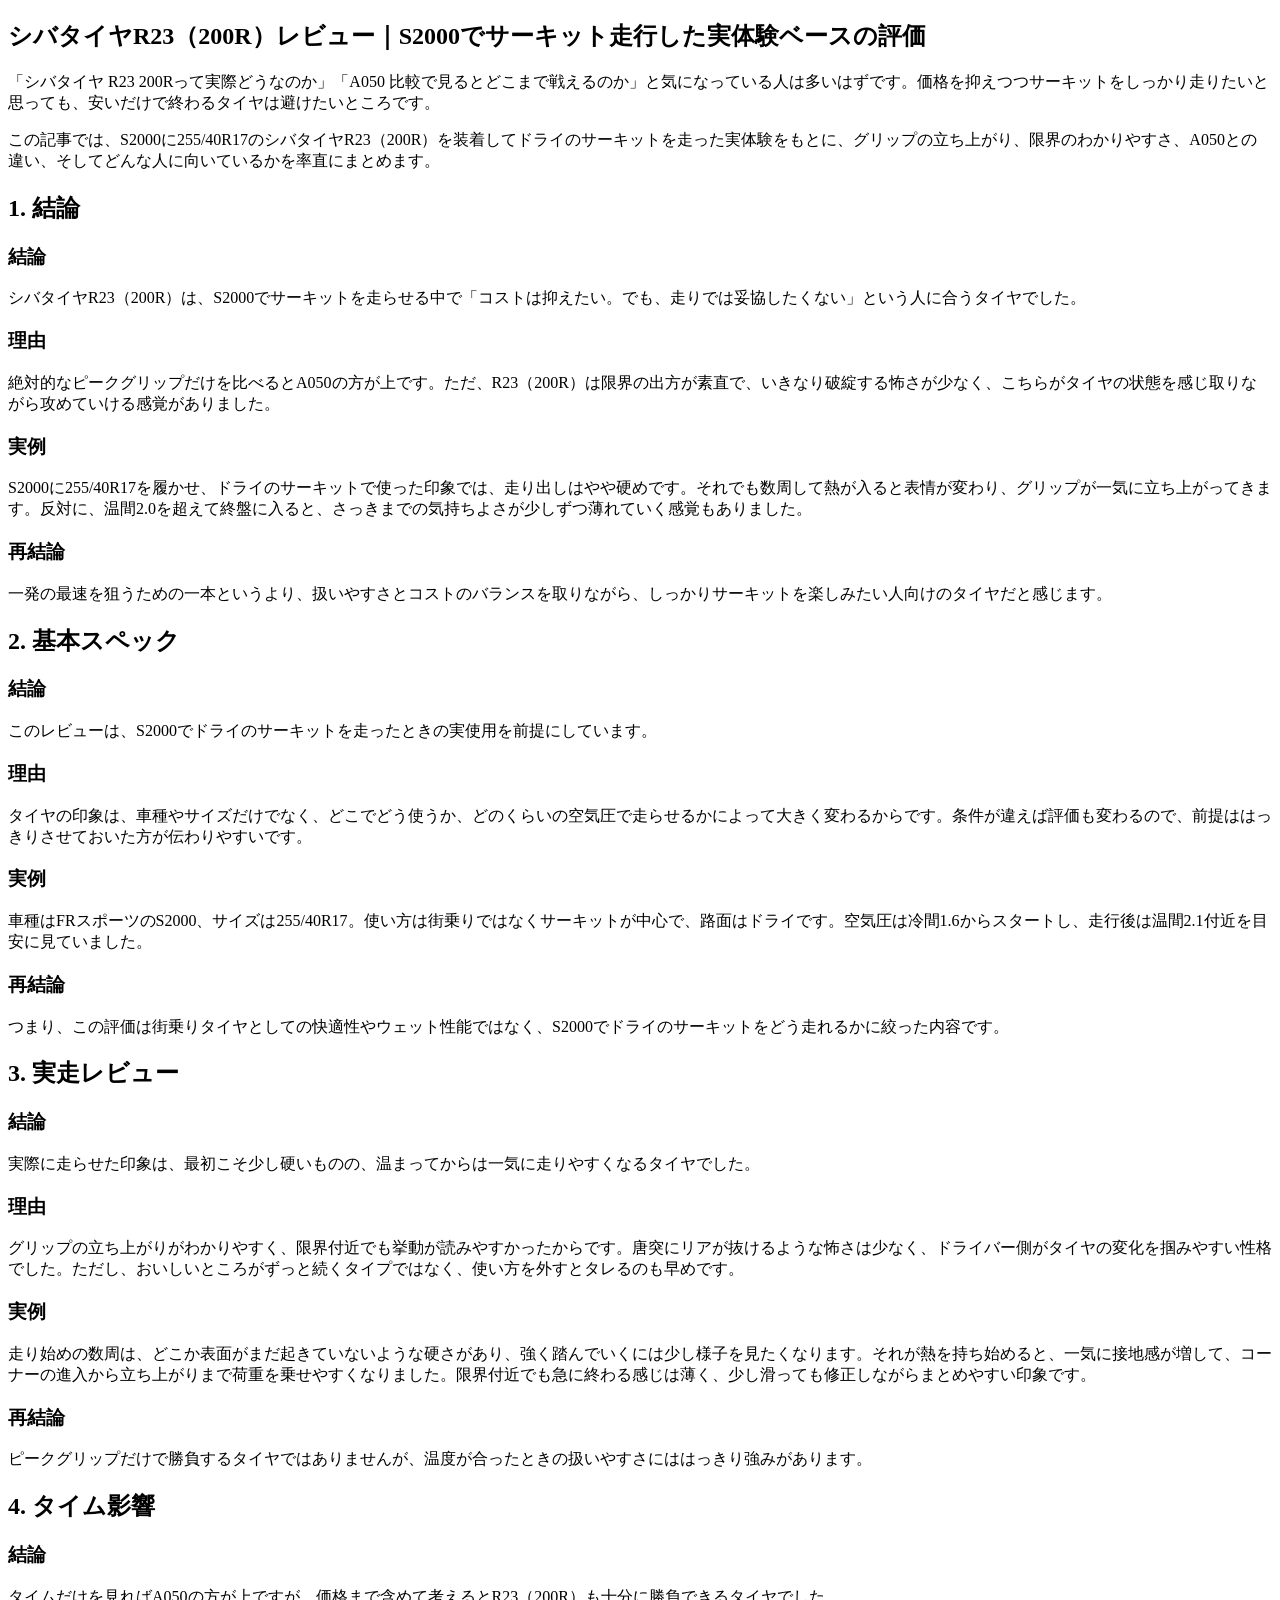
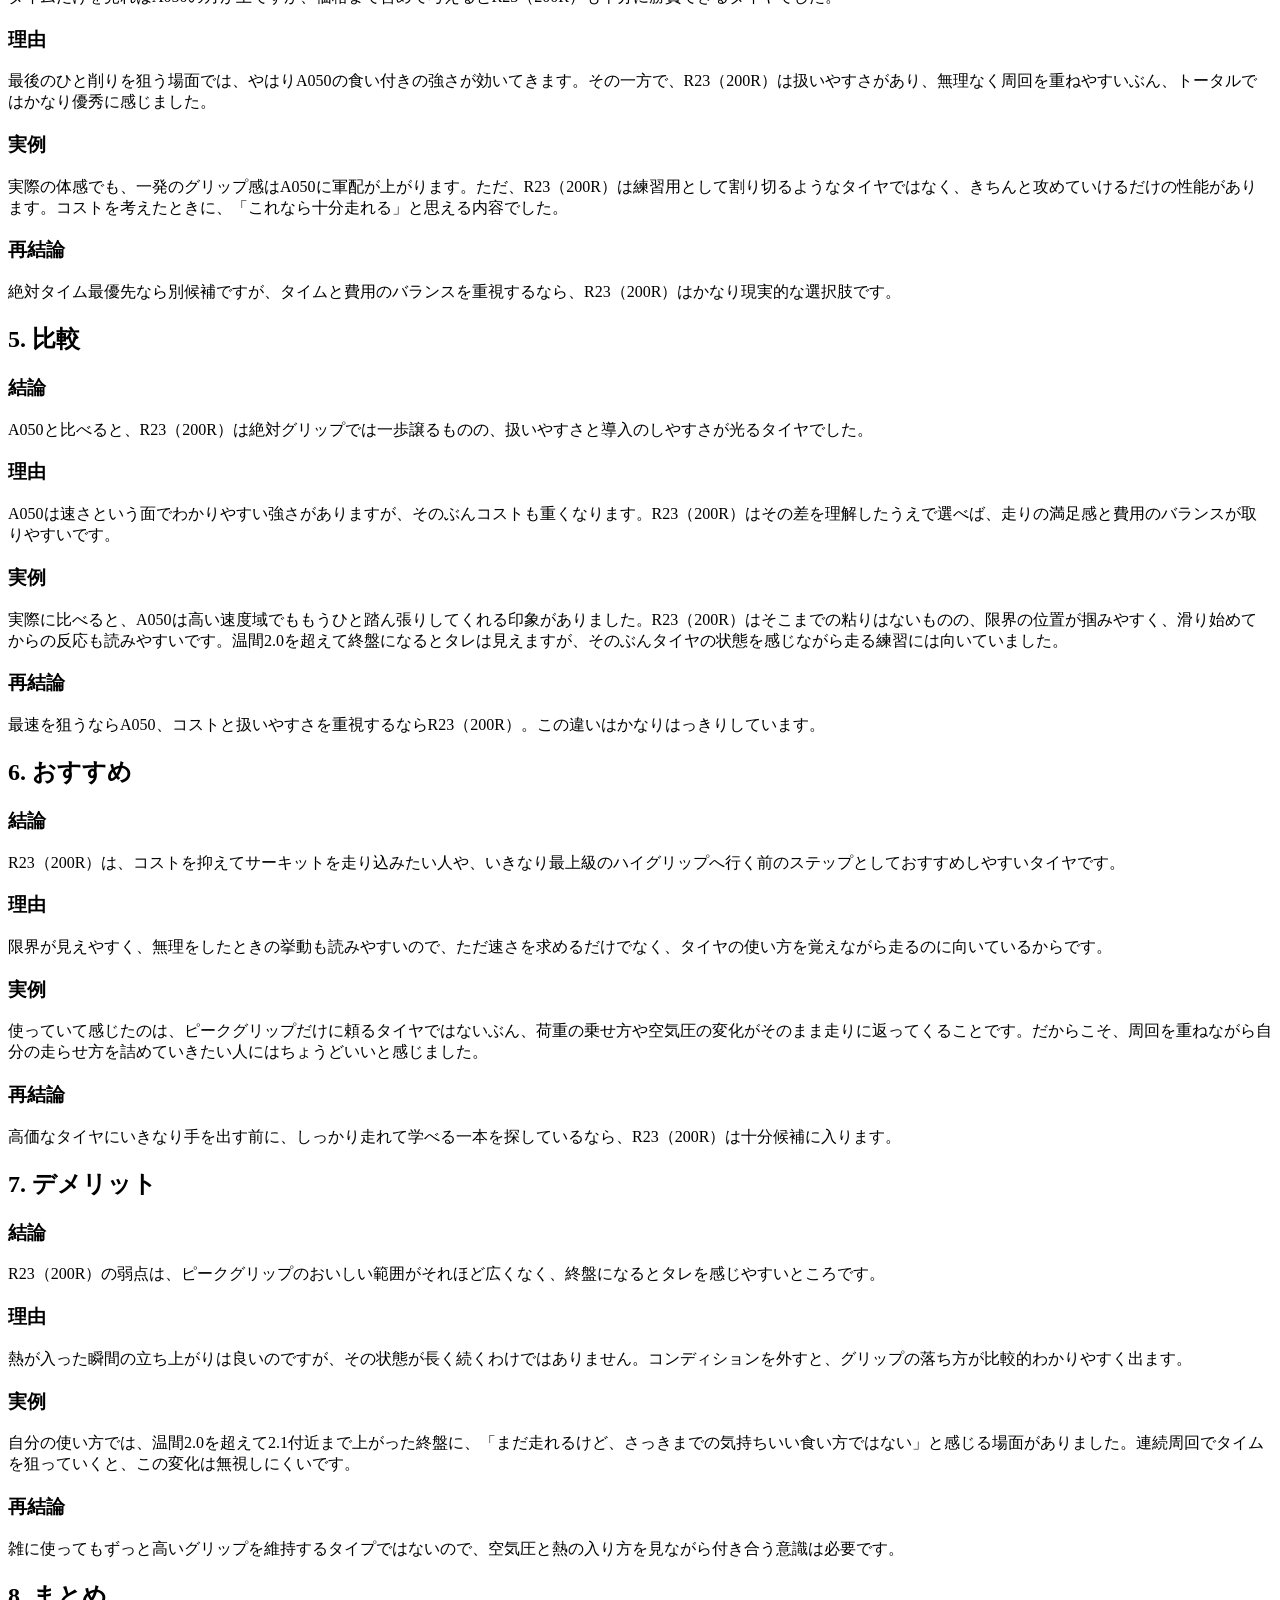
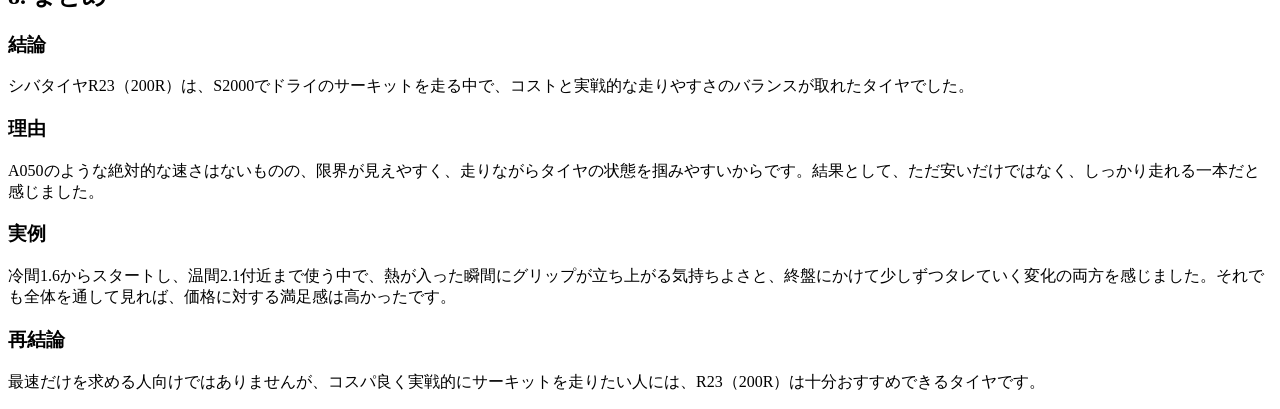
==== shibatire-r23-200r.html @ 58a3e514 "Create shibatire-r23-200r.html" ====
<!DOCTYPE html>
<html lang="ja">
<head>
  <meta charset="UTF-8">
  <meta name="viewport" content="width=device-width, initial-scale=1.0">
  <title>シバタイヤR23（200R）レビュー｜S2000でサーキット走行した実体験ベースの評価</title>
  <meta name="description" content="S2000でシバタイヤR23（200R）255/40R17をサーキット走行した実体験レビュー。グリップ、扱いやすさ、A050との比較、コスパ、向いている人をHTML形式でまとめています。">
</head>
<body>
  <article>
    <h1>シバタイヤR23（200R）レビュー｜S2000でサーキット走行した実体験ベースの評価</h1>
    <p>「シバタイヤ R23 200Rって実際どうなのか」「A050 比較で見るとどこまで戦えるのか」と気になっている人は多いはずです。価格を抑えつつサーキットをしっかり走りたいと思っても、安いだけで終わるタイヤは避けたいところです。</p>
    <p>この記事では、S2000に255/40R17のシバタイヤR23（200R）を装着してドライのサーキットを走った実体験をもとに、グリップの立ち上がり、限界のわかりやすさ、A050との違い、そしてどんな人に向いているかを率直にまとめます。</p>

    <h2>1. 結論</h2>
    <h3>結論</h3>
    <p>シバタイヤR23（200R）は、S2000でサーキットを走らせる中で「コストは抑えたい。でも、走りでは妥協したくない」という人に合うタイヤでした。</p>
    <h3>理由</h3>
    <p>絶対的なピークグリップだけを比べるとA050の方が上です。ただ、R23（200R）は限界の出方が素直で、いきなり破綻する怖さが少なく、こちらがタイヤの状態を感じ取りながら攻めていける感覚がありました。</p>
    <h3>実例</h3>
    <p>S2000に255/40R17を履かせ、ドライのサーキットで使った印象では、走り出しはやや硬めです。それでも数周して熱が入ると表情が変わり、グリップが一気に立ち上がってきます。反対に、温間2.0を超えて終盤に入ると、さっきまでの気持ちよさが少しずつ薄れていく感覚もありました。</p>
    <h3>再結論</h3>
    <p>一発の最速を狙うための一本というより、扱いやすさとコストのバランスを取りながら、しっかりサーキットを楽しみたい人向けのタイヤだと感じます。</p>

    <h2>2. 基本スペック</h2>
    <h3>結論</h3>
    <p>このレビューは、S2000でドライのサーキットを走ったときの実使用を前提にしています。</p>
    <h3>理由</h3>
    <p>タイヤの印象は、車種やサイズだけでなく、どこでどう使うか、どのくらいの空気圧で走らせるかによって大きく変わるからです。条件が違えば評価も変わるので、前提ははっきりさせておいた方が伝わりやすいです。</p>
    <h3>実例</h3>
    <p>車種はFRスポーツのS2000、サイズは255/40R17。使い方は街乗りではなくサーキットが中心で、路面はドライです。空気圧は冷間1.6からスタートし、走行後は温間2.1付近を目安に見ていました。</p>
    <h3>再結論</h3>
    <p>つまり、この評価は街乗りタイヤとしての快適性やウェット性能ではなく、S2000でドライのサーキットをどう走れるかに絞った内容です。</p>

    <h2>3. 実走レビュー</h2>
    <h3>結論</h3>
    <p>実際に走らせた印象は、最初こそ少し硬いものの、温まってからは一気に走りやすくなるタイヤでした。</p>
    <h3>理由</h3>
    <p>グリップの立ち上がりがわかりやすく、限界付近でも挙動が読みやすかったからです。唐突にリアが抜けるような怖さは少なく、ドライバー側がタイヤの変化を掴みやすい性格でした。ただし、おいしいところがずっと続くタイプではなく、使い方を外すとタレるのも早めです。</p>
    <h3>実例</h3>
    <p>走り始めの数周は、どこか表面がまだ起きていないような硬さがあり、強く踏んでいくには少し様子を見たくなります。それが熱を持ち始めると、一気に接地感が増して、コーナーの進入から立ち上がりまで荷重を乗せやすくなりました。限界付近でも急に終わる感じは薄く、少し滑っても修正しながらまとめやすい印象です。</p>
    <h3>再結論</h3>
    <p>ピークグリップだけで勝負するタイヤではありませんが、温度が合ったときの扱いやすさにははっきり強みがあります。</p>

    <h2>4. タイム影響</h2>
    <h3>結論</h3>
    <p>タイムだけを見ればA050の方が上ですが、価格まで含めて考えるとR23（200R）も十分に勝負できるタイヤでした。</p>
    <h3>理由</h3>
    <p>最後のひと削りを狙う場面では、やはりA050の食い付きの強さが効いてきます。その一方で、R23（200R）は扱いやすさがあり、無理なく周回を重ねやすいぶん、トータルではかなり優秀に感じました。</p>
    <h3>実例</h3>
    <p>実際の体感でも、一発のグリップ感はA050に軍配が上がります。ただ、R23（200R）は練習用として割り切るようなタイヤではなく、きちんと攻めていけるだけの性能があります。コストを考えたときに、「これなら十分走れる」と思える内容でした。</p>
    <h3>再結論</h3>
    <p>絶対タイム最優先なら別候補ですが、タイムと費用のバランスを重視するなら、R23（200R）はかなり現実的な選択肢です。</p>

    <h2>5. 比較</h2>
    <h3>結論</h3>
    <p>A050と比べると、R23（200R）は絶対グリップでは一歩譲るものの、扱いやすさと導入のしやすさが光るタイヤでした。</p>
    <h3>理由</h3>
    <p>A050は速さという面でわかりやすい強さがありますが、そのぶんコストも重くなります。R23（200R）はその差を理解したうえで選べば、走りの満足感と費用のバランスが取りやすいです。</p>
    <h3>実例</h3>
    <p>実際に比べると、A050は高い速度域でももうひと踏ん張りしてくれる印象がありました。R23（200R）はそこまでの粘りはないものの、限界の位置が掴みやすく、滑り始めてからの反応も読みやすいです。温間2.0を超えて終盤になるとタレは見えますが、そのぶんタイヤの状態を感じながら走る練習には向いていました。</p>
    <h3>再結論</h3>
    <p>最速を狙うならA050、コストと扱いやすさを重視するならR23（200R）。この違いはかなりはっきりしています。</p>

    <h2>6. おすすめ</h2>
    <h3>結論</h3>
    <p>R23（200R）は、コストを抑えてサーキットを走り込みたい人や、いきなり最上級のハイグリップへ行く前のステップとしておすすめしやすいタイヤです。</p>
    <h3>理由</h3>
    <p>限界が見えやすく、無理をしたときの挙動も読みやすいので、ただ速さを求めるだけでなく、タイヤの使い方を覚えながら走るのに向いているからです。</p>
    <h3>実例</h3>
    <p>使っていて感じたのは、ピークグリップだけに頼るタイヤではないぶん、荷重の乗せ方や空気圧の変化がそのまま走りに返ってくることです。だからこそ、周回を重ねながら自分の走らせ方を詰めていきたい人にはちょうどいいと感じました。</p>
    <h3>再結論</h3>
    <p>高価なタイヤにいきなり手を出す前に、しっかり走れて学べる一本を探しているなら、R23（200R）は十分候補に入ります。</p>

    <h2>7. デメリット</h2>
    <h3>結論</h3>
    <p>R23（200R）の弱点は、ピークグリップのおいしい範囲がそれほど広くなく、終盤になるとタレを感じやすいところです。</p>
    <h3>理由</h3>
    <p>熱が入った瞬間の立ち上がりは良いのですが、その状態が長く続くわけではありません。コンディションを外すと、グリップの落ち方が比較的わかりやすく出ます。</p>
    <h3>実例</h3>
    <p>自分の使い方では、温間2.0を超えて2.1付近まで上がった終盤に、「まだ走れるけど、さっきまでの気持ちいい食い方ではない」と感じる場面がありました。連続周回でタイムを狙っていくと、この変化は無視しにくいです。</p>
    <h3>再結論</h3>
    <p>雑に使ってもずっと高いグリップを維持するタイプではないので、空気圧と熱の入り方を見ながら付き合う意識は必要です。</p>

    <h2>8. まとめ</h2>
    <h3>結論</h3>
    <p>シバタイヤR23（200R）は、S2000でドライのサーキットを走る中で、コストと実戦的な走りやすさのバランスが取れたタイヤでした。</p>
    <h3>理由</h3>
    <p>A050のような絶対的な速さはないものの、限界が見えやすく、走りながらタイヤの状態を掴みやすいからです。結果として、ただ安いだけではなく、しっかり走れる一本だと感じました。</p>
    <h3>実例</h3>
    <p>冷間1.6からスタートし、温間2.1付近まで使う中で、熱が入った瞬間にグリップが立ち上がる気持ちよさと、終盤にかけて少しずつタレていく変化の両方を感じました。それでも全体を通して見れば、価格に対する満足感は高かったです。</p>
    <h3>再結論</h3>
    <p>最速だけを求める人向けではありませんが、コスパ良く実戦的にサーキットを走りたい人には、R23（200R）は十分おすすめできるタイヤです。</p>
  </article>
</body>
</html>
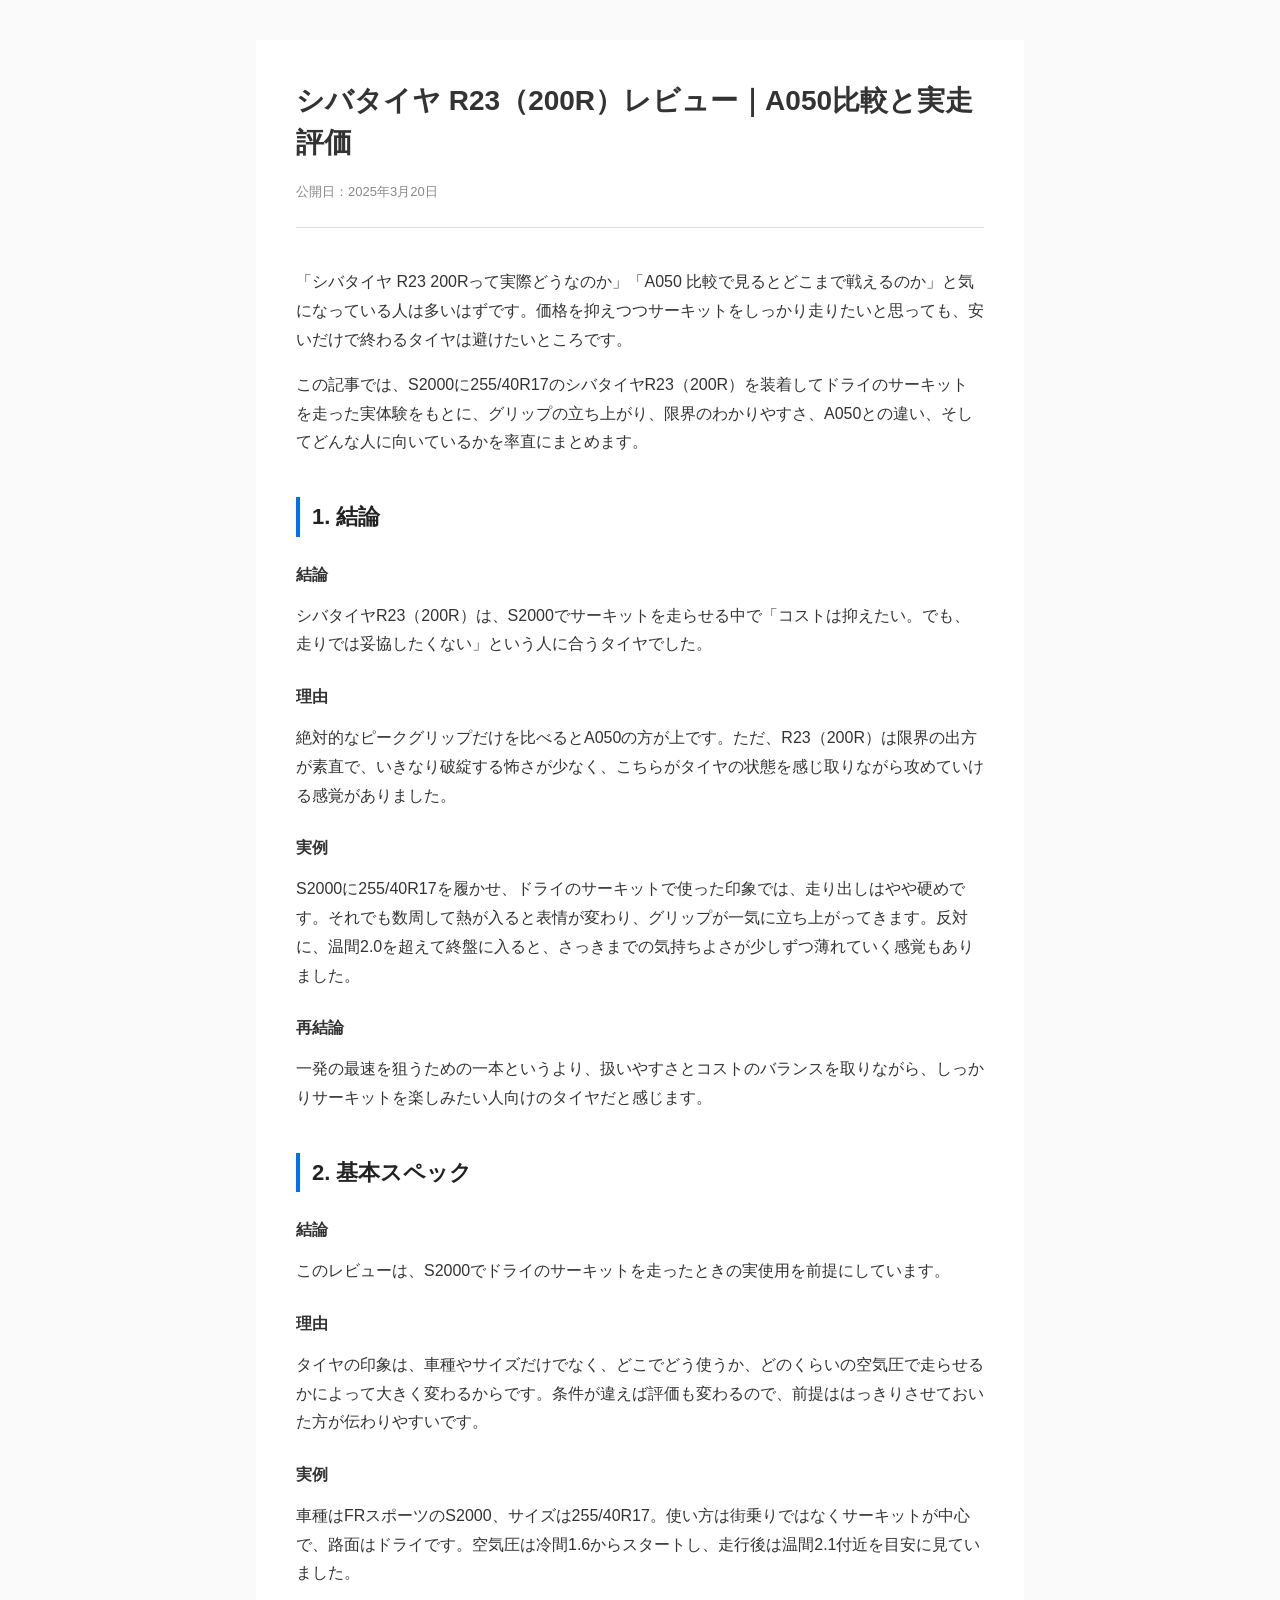
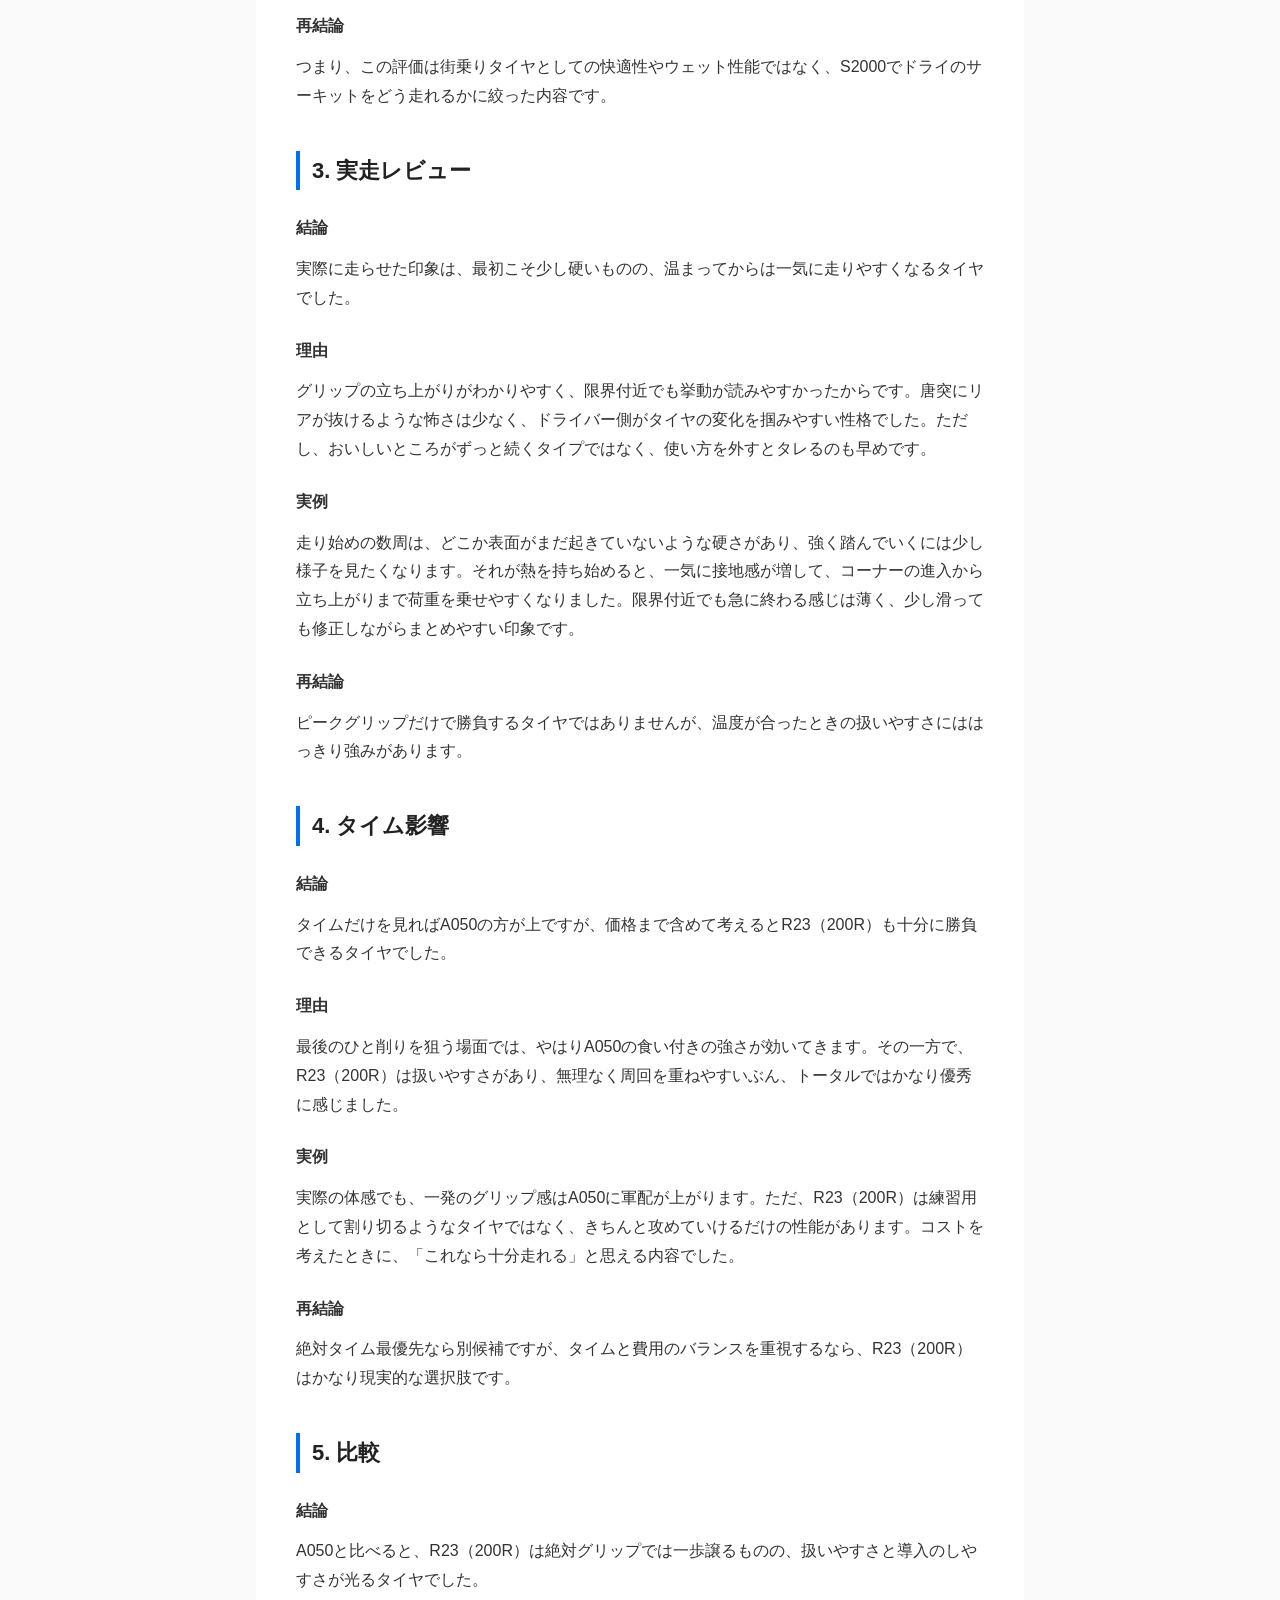
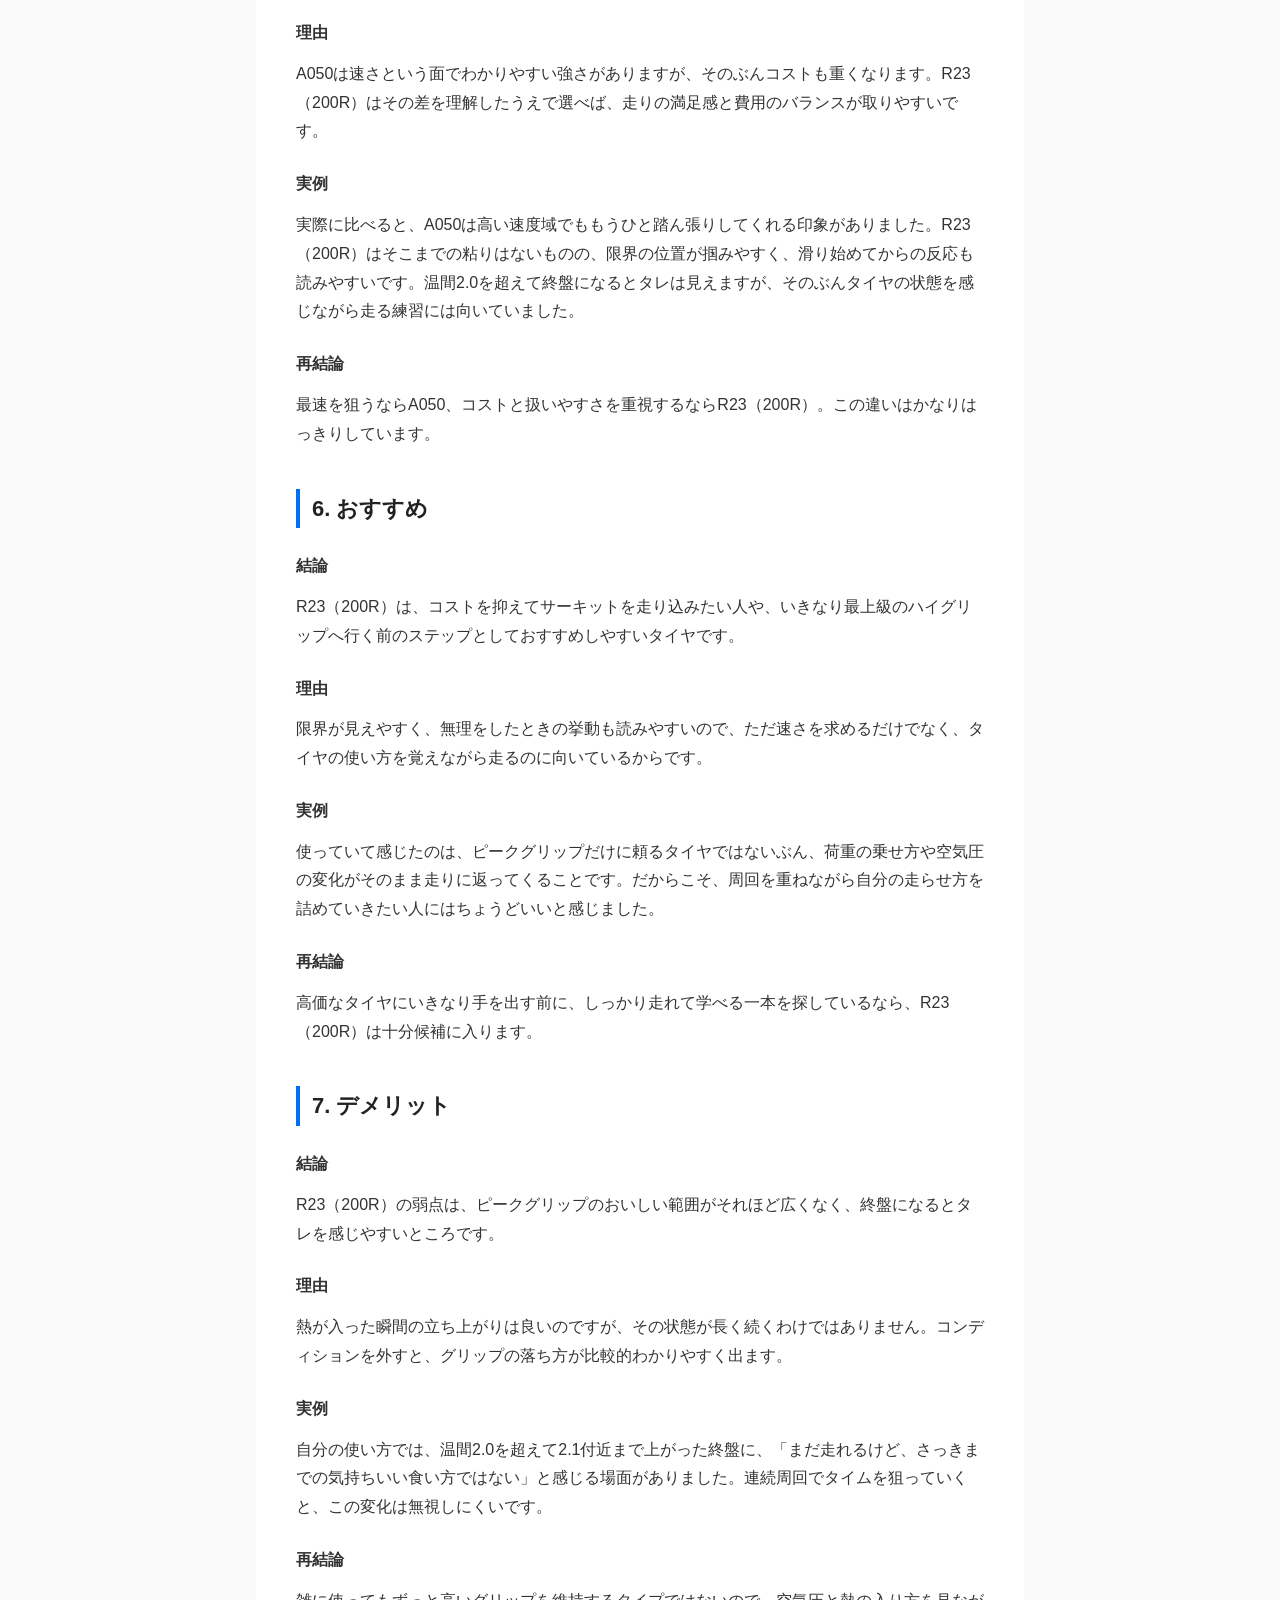
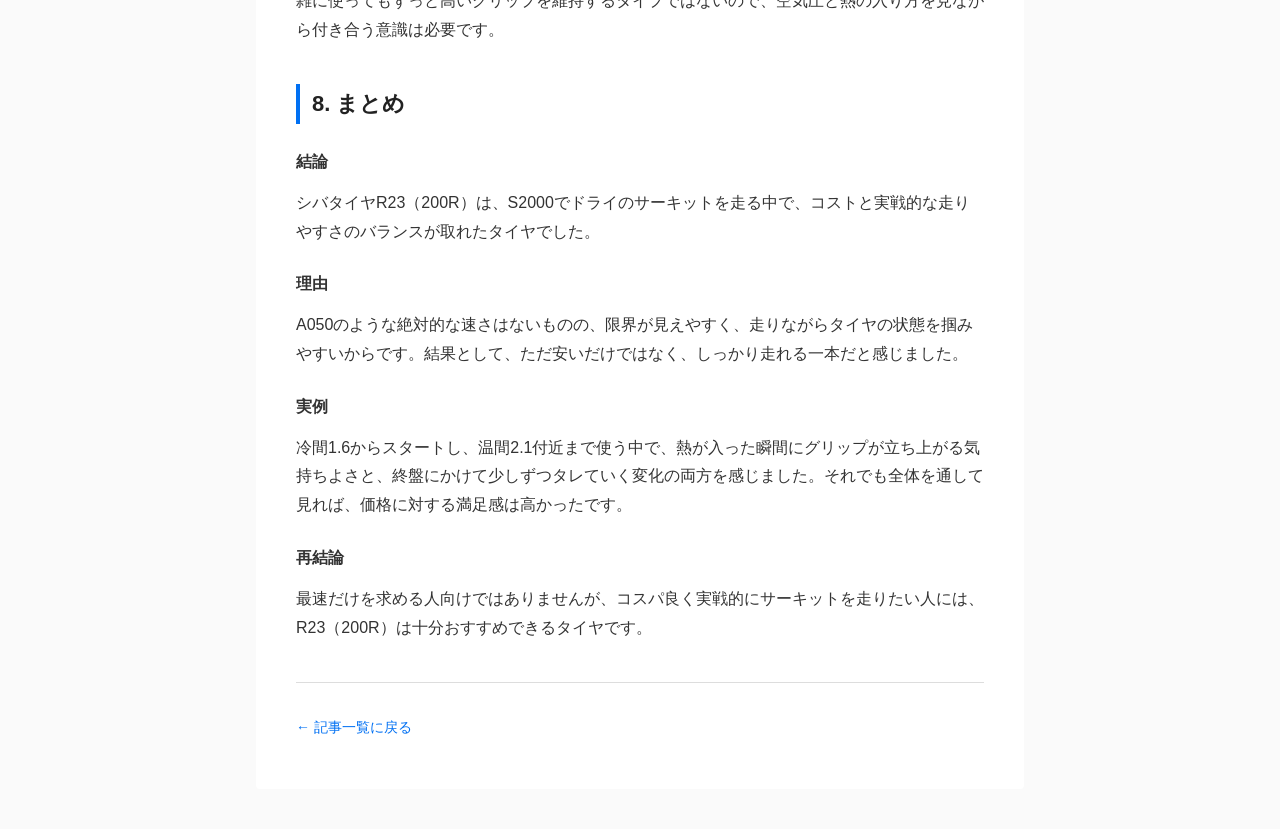
==== commit 20309e44: "update design" ====
--- a/shibatire-r23-200r.html
+++ b/shibatire-r23-200r.html
@@ -4,93 +4,107 @@
   <meta charset="UTF-8">
   <meta name="viewport" content="width=device-width, initial-scale=1.0">
   <title>シバタイヤR23（200R）レビュー｜S2000でサーキット走行した実体験ベースの評価</title>
-  <meta name="description" content="S2000でシバタイヤR23（200R）255/40R17をサーキット走行した実体験レビュー。グリップ、扱いやすさ、A050との比較、コスパ、向いている人をHTML形式でまとめています。">
+  <meta name="description" content="S2000でシバタイヤR23（200R）255/40R17をサーキット走行した実体験レビュー。グリップ、扱いやすさ、A050との比較、コスパ、向いている人をまとめています。">
+  <link rel="stylesheet" href="styles.css">
 </head>
 <body>
+
+<div class="container">
   <article>
-    <h1>シバタイヤR23（200R）レビュー｜S2000でサーキット走行した実体験ベースの評価</h1>
-    <p>「シバタイヤ R23 200Rって実際どうなのか」「A050 比較で見るとどこまで戦えるのか」と気になっている人は多いはずです。価格を抑えつつサーキットをしっかり走りたいと思っても、安いだけで終わるタイヤは避けたいところです。</p>
-    <p>この記事では、S2000に255/40R17のシバタイヤR23（200R）を装着してドライのサーキットを走った実体験をもとに、グリップの立ち上がり、限界のわかりやすさ、A050との違い、そしてどんな人に向いているかを率直にまとめます。</p>
+    <div class="article-header">
+      <h1 class="article-title">シバタイヤ R23（200R）レビュー｜A050比較と実走評価</h1>
+      <div class="article-meta-info">公開日：2025年3月20日</div>
+    </div>
+    <div class="article-content">
+      <p>「シバタイヤ R23 200Rって実際どうなのか」「A050 比較で見るとどこまで戦えるのか」と気になっている人は多いはずです。価格を抑えつつサーキットをしっかり走りたいと思っても、安いだけで終わるタイヤは避けたいところです。</p>
+      <p>この記事では、S2000に255/40R17のシバタイヤR23（200R）を装着してドライのサーキットを走った実体験をもとに、グリップの立ち上がり、限界のわかりやすさ、A050との違い、そしてどんな人に向いているかを率直にまとめます。</p>
 
-    <h2>1. 結論</h2>
-    <h3>結論</h3>
-    <p>シバタイヤR23（200R）は、S2000でサーキットを走らせる中で「コストは抑えたい。でも、走りでは妥協したくない」という人に合うタイヤでした。</p>
-    <h3>理由</h3>
-    <p>絶対的なピークグリップだけを比べるとA050の方が上です。ただ、R23（200R）は限界の出方が素直で、いきなり破綻する怖さが少なく、こちらがタイヤの状態を感じ取りながら攻めていける感覚がありました。</p>
-    <h3>実例</h3>
-    <p>S2000に255/40R17を履かせ、ドライのサーキットで使った印象では、走り出しはやや硬めです。それでも数周して熱が入ると表情が変わり、グリップが一気に立ち上がってきます。反対に、温間2.0を超えて終盤に入ると、さっきまでの気持ちよさが少しずつ薄れていく感覚もありました。</p>
-    <h3>再結論</h3>
-    <p>一発の最速を狙うための一本というより、扱いやすさとコストのバランスを取りながら、しっかりサーキットを楽しみたい人向けのタイヤだと感じます。</p>
+      <h2>1. 結論</h2>
+      <h3>結論</h3>
+      <p>シバタイヤR23（200R）は、S2000でサーキットを走らせる中で「コストは抑えたい。でも、走りでは妥協したくない」という人に合うタイヤでした。</p>
+      <h3>理由</h3>
+      <p>絶対的なピークグリップだけを比べるとA050の方が上です。ただ、R23（200R）は限界の出方が素直で、いきなり破綻する怖さが少なく、こちらがタイヤの状態を感じ取りながら攻めていける感覚がありました。</p>
+      <h3>実例</h3>
+      <p>S2000に255/40R17を履かせ、ドライのサーキットで使った印象では、走り出しはやや硬めです。それでも数周して熱が入ると表情が変わり、グリップが一気に立ち上がってきます。反対に、温間2.0を超えて終盤に入ると、さっきまでの気持ちよさが少しずつ薄れていく感覚もありました。</p>
+      <h3>再結論</h3>
+      <p>一発の最速を狙うための一本というより、扱いやすさとコストのバランスを取りながら、しっかりサーキットを楽しみたい人向けのタイヤだと感じます。</p>
 
-    <h2>2. 基本スペック</h2>
-    <h3>結論</h3>
-    <p>このレビューは、S2000でドライのサーキットを走ったときの実使用を前提にしています。</p>
-    <h3>理由</h3>
-    <p>タイヤの印象は、車種やサイズだけでなく、どこでどう使うか、どのくらいの空気圧で走らせるかによって大きく変わるからです。条件が違えば評価も変わるので、前提ははっきりさせておいた方が伝わりやすいです。</p>
-    <h3>実例</h3>
-    <p>車種はFRスポーツのS2000、サイズは255/40R17。使い方は街乗りではなくサーキットが中心で、路面はドライです。空気圧は冷間1.6からスタートし、走行後は温間2.1付近を目安に見ていました。</p>
-    <h3>再結論</h3>
-    <p>つまり、この評価は街乗りタイヤとしての快適性やウェット性能ではなく、S2000でドライのサーキットをどう走れるかに絞った内容です。</p>
+      <h2>2. 基本スペック</h2>
+      <h3>結論</h3>
+      <p>このレビューは、S2000でドライのサーキットを走ったときの実使用を前提にしています。</p>
+      <h3>理由</h3>
+      <p>タイヤの印象は、車種やサイズだけでなく、どこでどう使うか、どのくらいの空気圧で走らせるかによって大きく変わるからです。条件が違えば評価も変わるので、前提ははっきりさせておいた方が伝わりやすいです。</p>
+      <h3>実例</h3>
+      <p>車種はFRスポーツのS2000、サイズは255/40R17。使い方は街乗りではなくサーキットが中心で、路面はドライです。空気圧は冷間1.6からスタートし、走行後は温間2.1付近を目安に見ていました。</p>
+      <h3>再結論</h3>
+      <p>つまり、この評価は街乗りタイヤとしての快適性やウェット性能ではなく、S2000でドライのサーキットをどう走れるかに絞った内容です。</p>
 
-    <h2>3. 実走レビュー</h2>
-    <h3>結論</h3>
-    <p>実際に走らせた印象は、最初こそ少し硬いものの、温まってからは一気に走りやすくなるタイヤでした。</p>
-    <h3>理由</h3>
-    <p>グリップの立ち上がりがわかりやすく、限界付近でも挙動が読みやすかったからです。唐突にリアが抜けるような怖さは少なく、ドライバー側がタイヤの変化を掴みやすい性格でした。ただし、おいしいところがずっと続くタイプではなく、使い方を外すとタレるのも早めです。</p>
-    <h3>実例</h3>
-    <p>走り始めの数周は、どこか表面がまだ起きていないような硬さがあり、強く踏んでいくには少し様子を見たくなります。それが熱を持ち始めると、一気に接地感が増して、コーナーの進入から立ち上がりまで荷重を乗せやすくなりました。限界付近でも急に終わる感じは薄く、少し滑っても修正しながらまとめやすい印象です。</p>
-    <h3>再結論</h3>
-    <p>ピークグリップだけで勝負するタイヤではありませんが、温度が合ったときの扱いやすさにははっきり強みがあります。</p>
+      <h2>3. 実走レビュー</h2>
+      <h3>結論</h3>
+      <p>実際に走らせた印象は、最初こそ少し硬いものの、温まってからは一気に走りやすくなるタイヤでした。</p>
+      <h3>理由</h3>
+      <p>グリップの立ち上がりがわかりやすく、限界付近でも挙動が読みやすかったからです。唐突にリアが抜けるような怖さは少なく、ドライバー側がタイヤの変化を掴みやすい性格でした。ただし、おいしいところがずっと続くタイプではなく、使い方を外すとタレるのも早めです。</p>
+      <h3>実例</h3>
+      <p>走り始めの数周は、どこか表面がまだ起きていないような硬さがあり、強く踏んでいくには少し様子を見たくなります。それが熱を持ち始めると、一気に接地感が増して、コーナーの進入から立ち上がりまで荷重を乗せやすくなりました。限界付近でも急に終わる感じは薄く、少し滑っても修正しながらまとめやすい印象です。</p>
+      <h3>再結論</h3>
+      <p>ピークグリップだけで勝負するタイヤではありませんが、温度が合ったときの扱いやすさにははっきり強みがあります。</p>
 
-    <h2>4. タイム影響</h2>
-    <h3>結論</h3>
-    <p>タイムだけを見ればA050の方が上ですが、価格まで含めて考えるとR23（200R）も十分に勝負できるタイヤでした。</p>
-    <h3>理由</h3>
-    <p>最後のひと削りを狙う場面では、やはりA050の食い付きの強さが効いてきます。その一方で、R23（200R）は扱いやすさがあり、無理なく周回を重ねやすいぶん、トータルではかなり優秀に感じました。</p>
-    <h3>実例</h3>
-    <p>実際の体感でも、一発のグリップ感はA050に軍配が上がります。ただ、R23（200R）は練習用として割り切るようなタイヤではなく、きちんと攻めていけるだけの性能があります。コストを考えたときに、「これなら十分走れる」と思える内容でした。</p>
-    <h3>再結論</h3>
-    <p>絶対タイム最優先なら別候補ですが、タイムと費用のバランスを重視するなら、R23（200R）はかなり現実的な選択肢です。</p>
+      <h2>4. タイム影響</h2>
+      <h3>結論</h3>
+      <p>タイムだけを見ればA050の方が上ですが、価格まで含めて考えるとR23（200R）も十分に勝負できるタイヤでした。</p>
+      <h3>理由</h3>
+      <p>最後のひと削りを狙う場面では、やはりA050の食い付きの強さが効いてきます。その一方で、R23（200R）は扱いやすさがあり、無理なく周回を重ねやすいぶん、トータルではかなり優秀に感じました。</p>
+      <h3>実例</h3>
+      <p>実際の体感でも、一発のグリップ感はA050に軍配が上がります。ただ、R23（200R）は練習用として割り切るようなタイヤではなく、きちんと攻めていけるだけの性能があります。コストを考えたときに、「これなら十分走れる」と思える内容でした。</p>
+      <h3>再結論</h3>
+      <p>絶対タイム最優先なら別候補ですが、タイムと費用のバランスを重視するなら、R23（200R）はかなり現実的な選択肢です。</p>
 
-    <h2>5. 比較</h2>
-    <h3>結論</h3>
-    <p>A050と比べると、R23（200R）は絶対グリップでは一歩譲るものの、扱いやすさと導入のしやすさが光るタイヤでした。</p>
-    <h3>理由</h3>
-    <p>A050は速さという面でわかりやすい強さがありますが、そのぶんコストも重くなります。R23（200R）はその差を理解したうえで選べば、走りの満足感と費用のバランスが取りやすいです。</p>
-    <h3>実例</h3>
-    <p>実際に比べると、A050は高い速度域でももうひと踏ん張りしてくれる印象がありました。R23（200R）はそこまでの粘りはないものの、限界の位置が掴みやすく、滑り始めてからの反応も読みやすいです。温間2.0を超えて終盤になるとタレは見えますが、そのぶんタイヤの状態を感じながら走る練習には向いていました。</p>
-    <h3>再結論</h3>
-    <p>最速を狙うならA050、コストと扱いやすさを重視するならR23（200R）。この違いはかなりはっきりしています。</p>
+      <h2>5. 比較</h2>
+      <h3>結論</h3>
+      <p>A050と比べると、R23（200R）は絶対グリップでは一歩譲るものの、扱いやすさと導入のしやすさが光るタイヤでした。</p>
+      <h3>理由</h3>
+      <p>A050は速さという面でわかりやすい強さがありますが、そのぶんコストも重くなります。R23（200R）はその差を理解したうえで選べば、走りの満足感と費用のバランスが取りやすいです。</p>
+      <h3>実例</h3>
+      <p>実際に比べると、A050は高い速度域でももうひと踏ん張りしてくれる印象がありました。R23（200R）はそこまでの粘りはないものの、限界の位置が掴みやすく、滑り始めてからの反応も読みやすいです。温間2.0を超えて終盤になるとタレは見えますが、そのぶんタイヤの状態を感じながら走る練習には向いていました。</p>
+      <h3>再結論</h3>
+      <p>最速を狙うならA050、コストと扱いやすさを重視するならR23（200R）。この違いはかなりはっきりしています。</p>
 
-    <h2>6. おすすめ</h2>
-    <h3>結論</h3>
-    <p>R23（200R）は、コストを抑えてサーキットを走り込みたい人や、いきなり最上級のハイグリップへ行く前のステップとしておすすめしやすいタイヤです。</p>
-    <h3>理由</h3>
-    <p>限界が見えやすく、無理をしたときの挙動も読みやすいので、ただ速さを求めるだけでなく、タイヤの使い方を覚えながら走るのに向いているからです。</p>
-    <h3>実例</h3>
-    <p>使っていて感じたのは、ピークグリップだけに頼るタイヤではないぶん、荷重の乗せ方や空気圧の変化がそのまま走りに返ってくることです。だからこそ、周回を重ねながら自分の走らせ方を詰めていきたい人にはちょうどいいと感じました。</p>
-    <h3>再結論</h3>
-    <p>高価なタイヤにいきなり手を出す前に、しっかり走れて学べる一本を探しているなら、R23（200R）は十分候補に入ります。</p>
+      <h2>6. おすすめ</h2>
+      <h3>結論</h3>
+      <p>R23（200R）は、コストを抑えてサーキットを走り込みたい人や、いきなり最上級のハイグリップへ行く前のステップとしておすすめしやすいタイヤです。</p>
+      <h3>理由</h3>
+      <p>限界が見えやすく、無理をしたときの挙動も読みやすいので、ただ速さを求めるだけでなく、タイヤの使い方を覚えながら走るのに向いているからです。</p>
+      <h3>実例</h3>
+      <p>使っていて感じたのは、ピークグリップだけに頼るタイヤではないぶん、荷重の乗せ方や空気圧の変化がそのまま走りに返ってくることです。だからこそ、周回を重ねながら自分の走らせ方を詰めていきたい人にはちょうどいいと感じました。</p>
+      <h3>再結論</h3>
+      <p>高価なタイヤにいきなり手を出す前に、しっかり走れて学べる一本を探しているなら、R23（200R）は十分候補に入ります。</p>
 
-    <h2>7. デメリット</h2>
-    <h3>結論</h3>
-    <p>R23（200R）の弱点は、ピークグリップのおいしい範囲がそれほど広くなく、終盤になるとタレを感じやすいところです。</p>
-    <h3>理由</h3>
-    <p>熱が入った瞬間の立ち上がりは良いのですが、その状態が長く続くわけではありません。コンディションを外すと、グリップの落ち方が比較的わかりやすく出ます。</p>
-    <h3>実例</h3>
-    <p>自分の使い方では、温間2.0を超えて2.1付近まで上がった終盤に、「まだ走れるけど、さっきまでの気持ちいい食い方ではない」と感じる場面がありました。連続周回でタイムを狙っていくと、この変化は無視しにくいです。</p>
-    <h3>再結論</h3>
-    <p>雑に使ってもずっと高いグリップを維持するタイプではないので、空気圧と熱の入り方を見ながら付き合う意識は必要です。</p>
+      <h2>7. デメリット</h2>
+      <h3>結論</h3>
+      <p>R23（200R）の弱点は、ピークグリップのおいしい範囲がそれほど広くなく、終盤になるとタレを感じやすいところです。</p>
+      <h3>理由</h3>
+      <p>熱が入った瞬間の立ち上がりは良いのですが、その状態が長く続くわけではありません。コンディションを外すと、グリップの落ち方が比較的わかりやすく出ます。</p>
+      <h3>実例</h3>
+      <p>自分の使い方では、温間2.0を超えて2.1付近まで上がった終盤に、「まだ走れるけど、さっきまでの気持ちいい食い方ではない」と感じる場面がありました。連続周回でタイムを狙っていくと、この変化は無視しにくいです。</p>
+      <h3>再結論</h3>
+      <p>雑に使ってもずっと高いグリップを維持するタイプではないので、空気圧と熱の入り方を見ながら付き合う意識は必要です。</p>
 
-    <h2>8. まとめ</h2>
-    <h3>結論</h3>
-    <p>シバタイヤR23（200R）は、S2000でドライのサーキットを走る中で、コストと実戦的な走りやすさのバランスが取れたタイヤでした。</p>
-    <h3>理由</h3>
-    <p>A050のような絶対的な速さはないものの、限界が見えやすく、走りながらタイヤの状態を掴みやすいからです。結果として、ただ安いだけではなく、しっかり走れる一本だと感じました。</p>
-    <h3>実例</h3>
-    <p>冷間1.6からスタートし、温間2.1付近まで使う中で、熱が入った瞬間にグリップが立ち上がる気持ちよさと、終盤にかけて少しずつタレていく変化の両方を感じました。それでも全体を通して見れば、価格に対する満足感は高かったです。</p>
-    <h3>再結論</h3>
-    <p>最速だけを求める人向けではありませんが、コスパ良く実戦的にサーキットを走りたい人には、R23（200R）は十分おすすめできるタイヤです。</p>
+      <h2>8. まとめ</h2>
+      <h3>結論</h3>
+      <p>シバタイヤR23（200R）は、S2000でドライのサーキットを走る中で、コストと実戦的な走りやすさのバランスが取れたタイヤでした。</p>
+      <h3>理由</h3>
+      <p>A050のような絶対的な速さはないものの、限界が見えやすく、走りながらタイヤの状態を掴みやすいからです。結果として、ただ安いだけではなく、しっかり走れる一本だと感じました。</p>
+      <h3>実例</h3>
+      <p>冷間1.6からスタートし、温間2.1付近まで使う中で、熱が入った瞬間にグリップが立ち上がる気持ちよさと、終盤にかけて少しずつタレていく変化の両方を感じました。それでも全体を通して見れば、価格に対する満足感は高かったです。</p>
+      <h3>再結論</h3>
+      <p>最速だけを求める人向けではありませんが、コスパ良く実戦的にサーキットを走りたい人には、R23（200R）は十分おすすめできるタイヤです。</p>
+    </div>
+
+    <div class="article-footer">
+      <a href="index.html" class="back-link">← 記事一覧に戻る</a>
+    </div>
   </article>
+</div>
+
 </body>
 </html>
--- a/styles.css
+++ b/styles.css
@@ -0,0 +1,175 @@
+/* グローバルスタイル */
+* {
+  margin: 0;
+  padding: 0;
+  box-sizing: border-box;
+}
+
+html {
+  font-size: 16px;
+}
+
+body {
+  font-family: -apple-system, BlinkMacSystemFont, "Segoe UI", "Helvetica Neue", Arial, sans-serif;
+  background-color: #fafafa;
+  color: #333;
+  line-height: 1.8;
+}
+
+/* コンテナ */
+.container {
+  max-width: 800px;
+  margin: 0 auto;
+  padding: 40px 16px;
+}
+
+/* ヘッダー */
+header {
+  border-bottom: 1px solid #ddd;
+  margin-bottom: 40px;
+}
+
+.site-title {
+  font-size: 32px;
+  font-weight: 600;
+  margin-bottom: 8px;
+  color: #222;
+}
+
+.site-description {
+  font-size: 14px;
+  color: #666;
+}
+
+/* リンク */
+a {
+  color: #0070f3;
+  text-decoration: none;
+  transition: opacity 0.2s;
+}
+
+a:hover {
+  opacity: 0.7;
+  text-decoration: underline;
+}
+
+/* 記事一覧 */
+.article-list {
+  list-style: none;
+}
+
+.article-item {
+  margin-bottom: 32px;
+  padding-bottom: 24px;
+  border-bottom: 1px solid #ddd;
+}
+
+.article-item:last-child {
+  border-bottom: none;
+}
+
+.article-link {
+  display: block;
+  font-size: 18px;
+  font-weight: 500;
+  margin-bottom: 8px;
+  line-height: 1.6;
+}
+
+.article-meta {
+  font-size: 13px;
+  color: #888;
+}
+
+/* 記事ページ */
+article {
+  background-color: white;
+  padding: 40px;
+  border-radius: 4px;
+}
+
+.article-header {
+  margin-bottom: 40px;
+  padding-bottom: 24px;
+  border-bottom: 1px solid #ddd;
+}
+
+.article-title {
+  font-size: 28px;
+  font-weight: 600;
+  margin-bottom: 16px;
+  line-height: 1.5;
+}
+
+.article-meta-info {
+  font-size: 13px;
+  color: #888;
+}
+
+.article-content {
+  font-size: 16px;
+}
+
+.article-content h2 {
+  font-size: 22px;
+  font-weight: 600;
+  margin-top: 40px;
+  margin-bottom: 16px;
+  padding-left: 12px;
+  border-left: 4px solid #0070f3;
+  color: #222;
+}
+
+.article-content h3 {
+  font-size: 16px;
+  font-weight: 600;
+  margin-top: 24px;
+  margin-bottom: 12px;
+  color: #333;
+}
+
+.article-content p {
+  margin-bottom: 16px;
+}
+
+.article-content strong {
+  font-weight: 600;
+  color: #222;
+}
+
+/* フッター */
+.article-footer {
+  margin-top: 40px;
+  padding-top: 24px;
+  border-top: 1px solid #ddd;
+}
+
+.back-link {
+  display: inline-block;
+  font-size: 14px;
+  padding: 8px 0;
+}
+
+/* レスポンシブ */
+@media (max-width: 600px) {
+  .container {
+    padding: 24px 16px;
+  }
+
+  article {
+    padding: 24px 16px;
+  }
+
+  .article-title {
+    font-size: 22px;
+  }
+
+  .article-link {
+    font-size: 16px;
+  }
+
+  .article-content h2 {
+    font-size: 19px;
+    margin-top: 32px;
+  }
+}
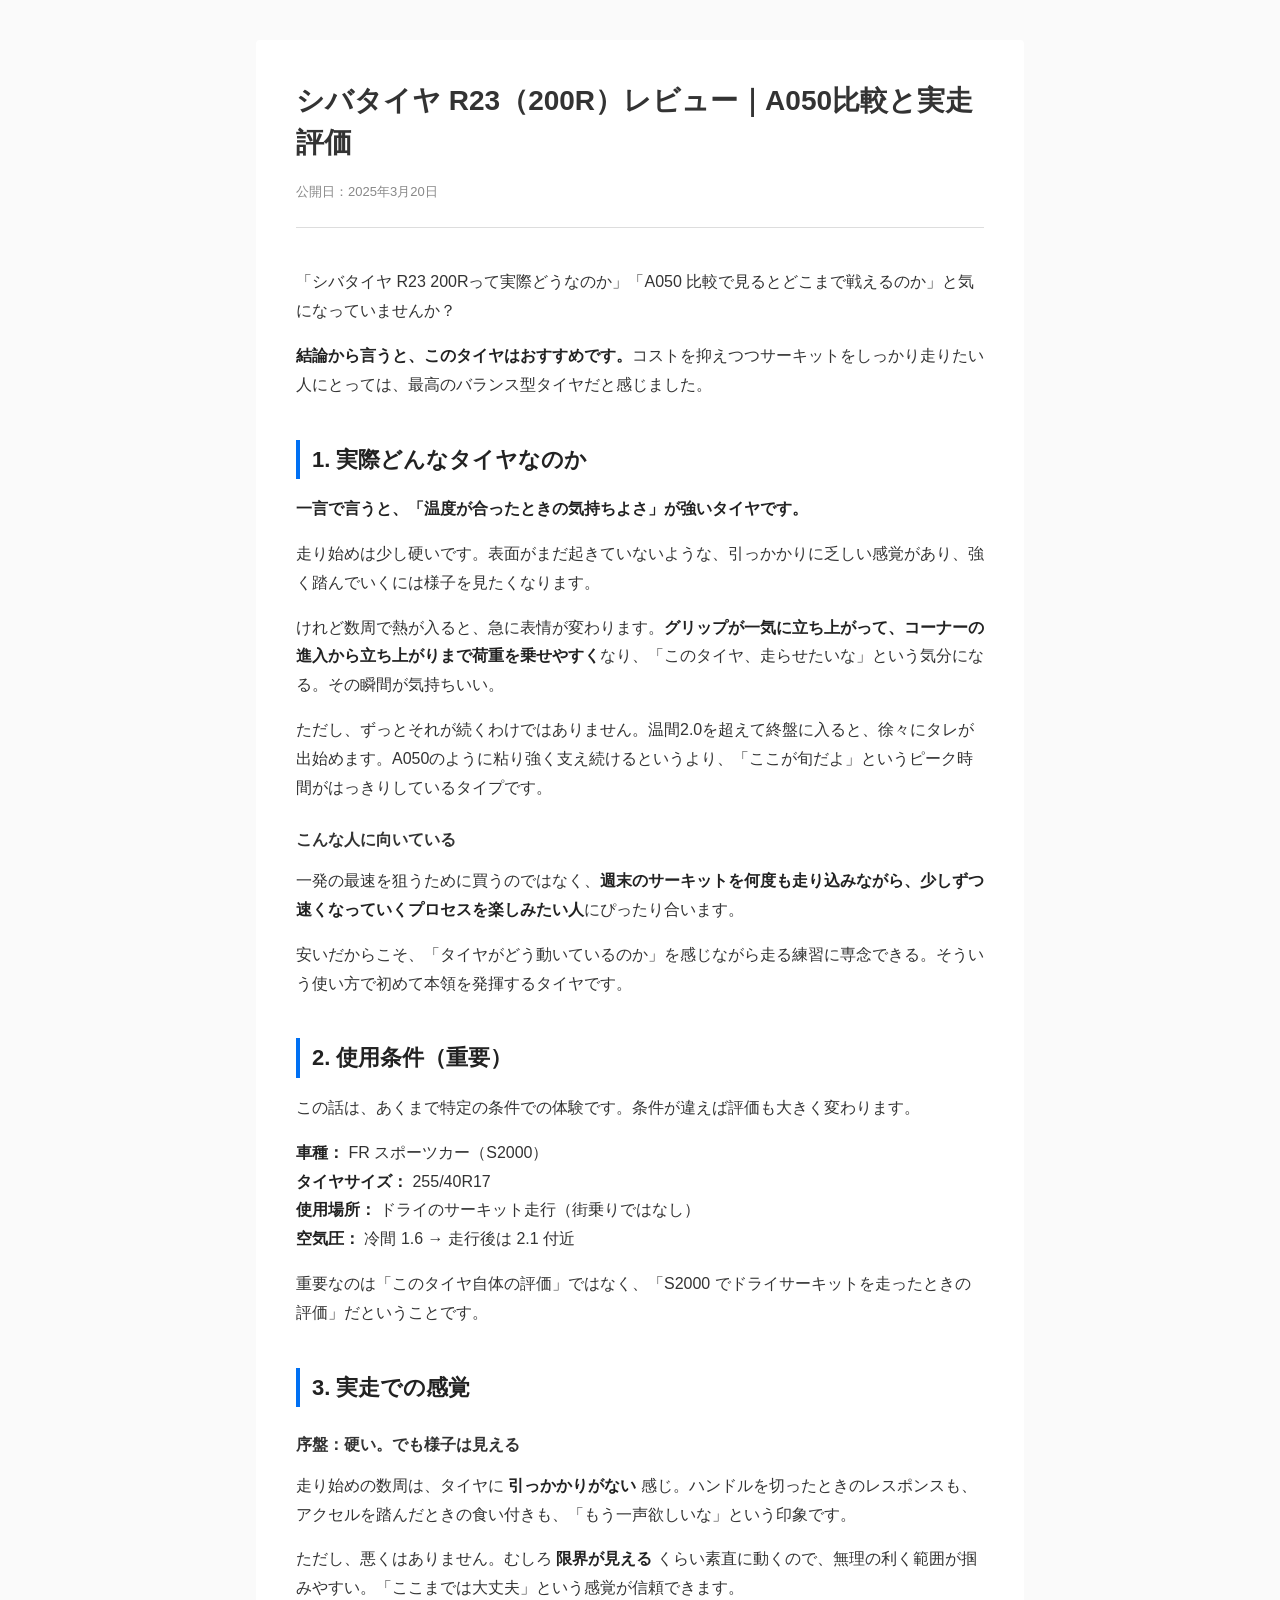
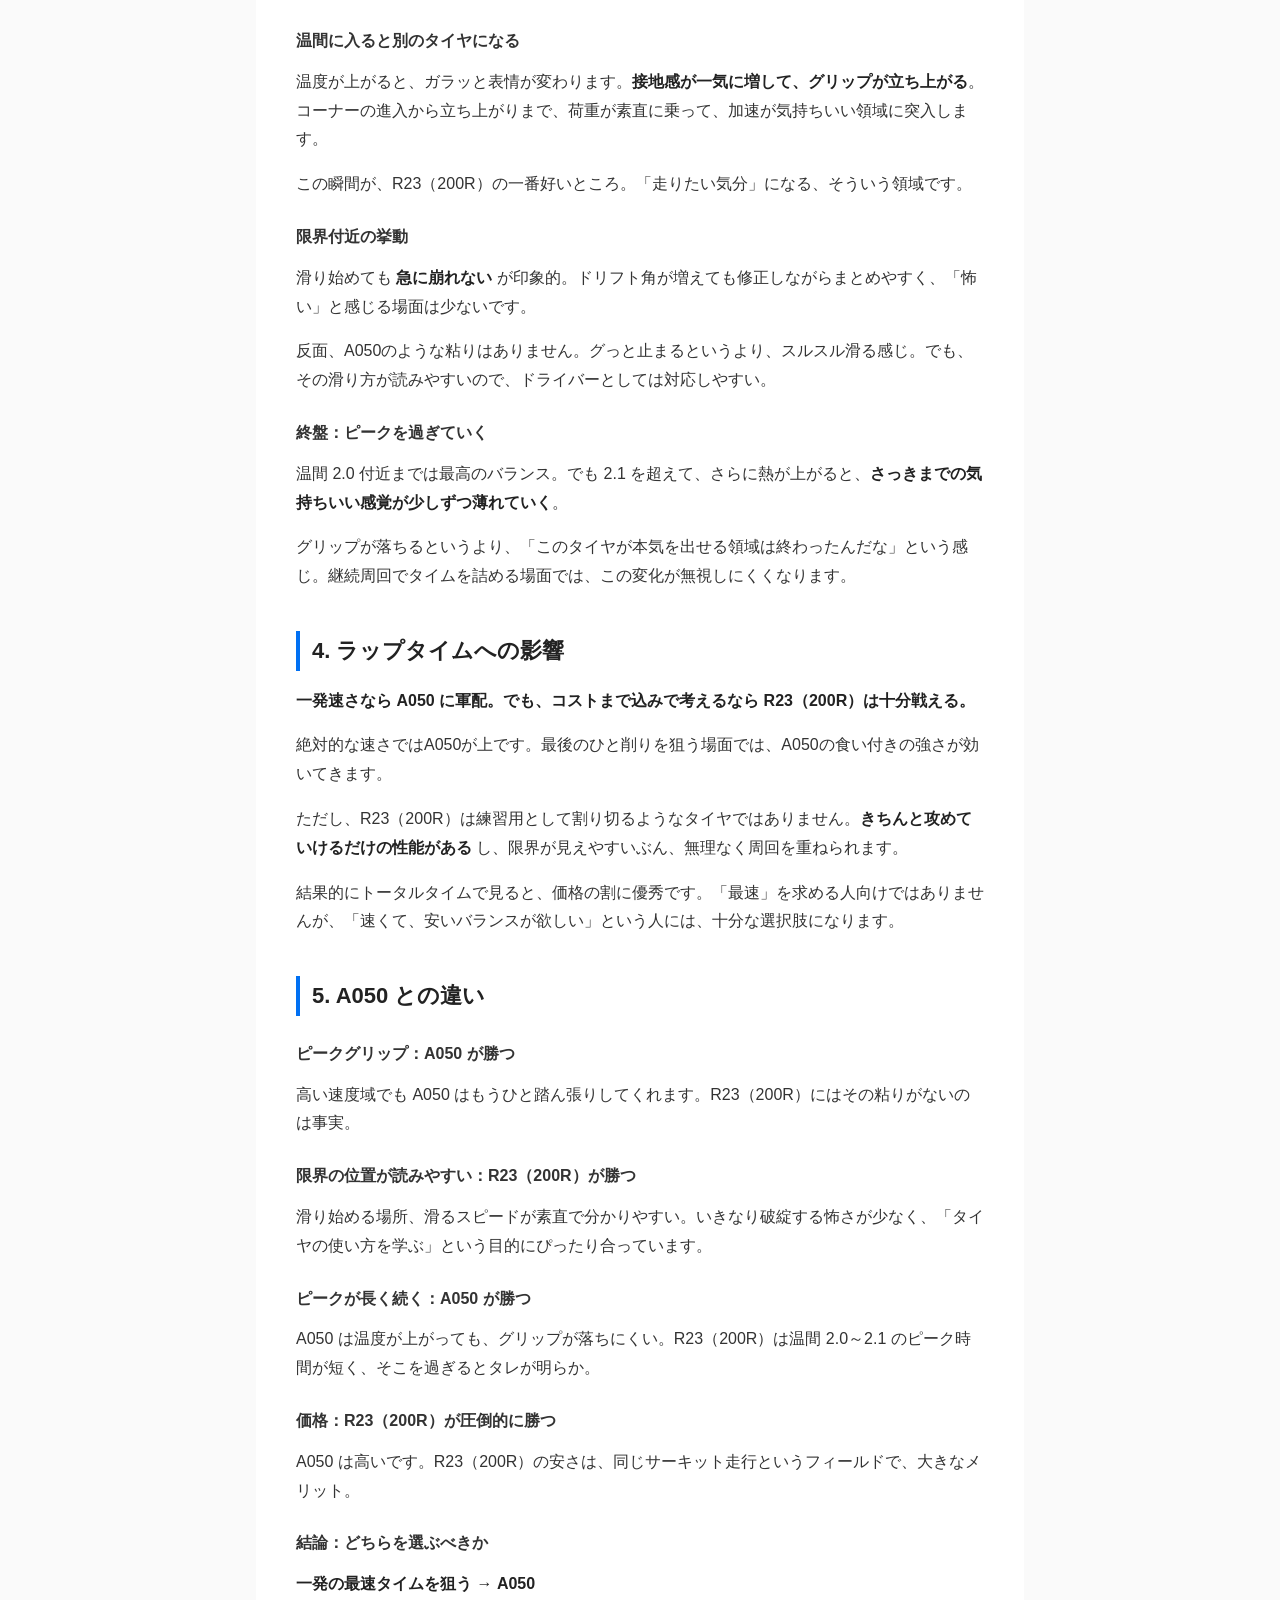
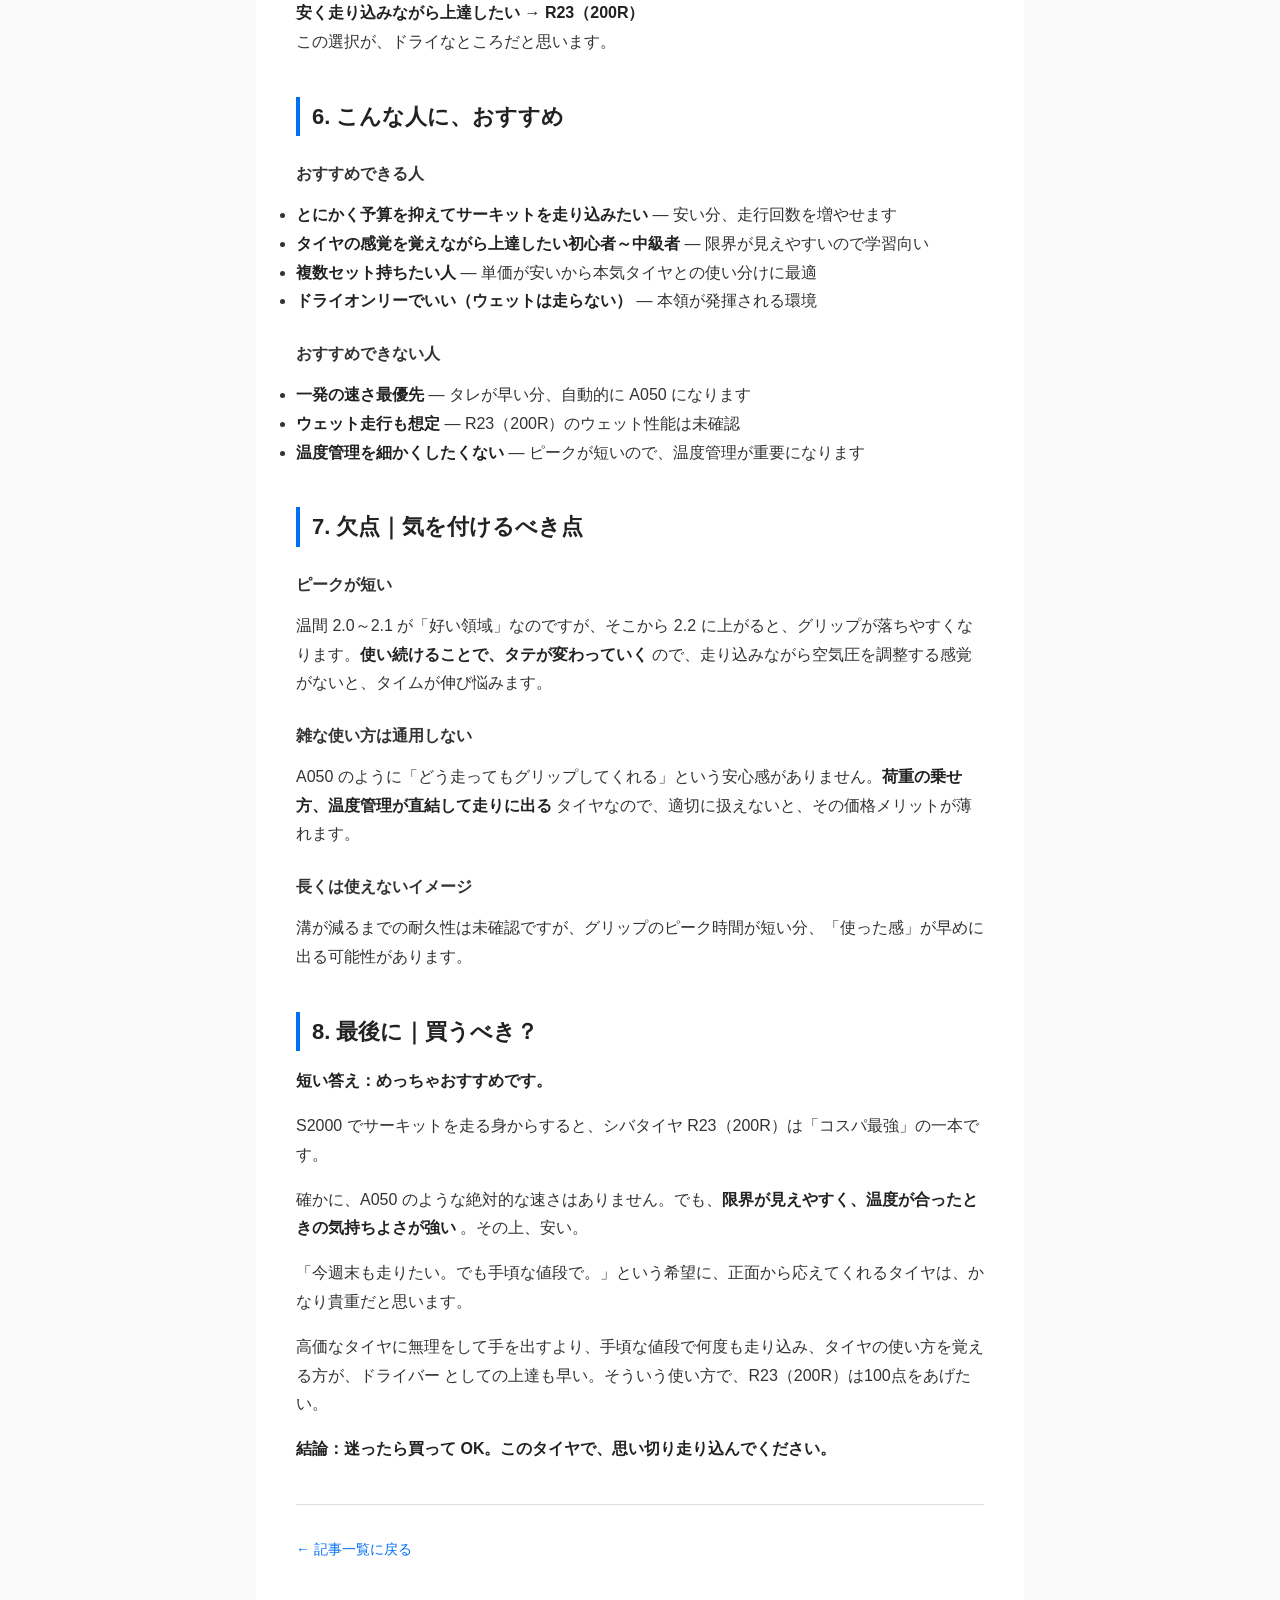
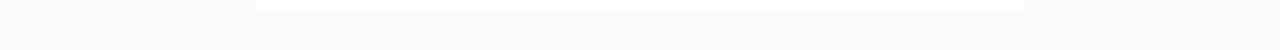
==== commit 7dd81a8d: "update site" ====
--- a/shibatire-r23-200r.html
+++ b/shibatire-r23-200r.html
@@ -16,88 +16,118 @@
       <div class="article-meta-info">公開日：2025年3月20日</div>
     </div>
     <div class="article-content">
-      <p>「シバタイヤ R23 200Rって実際どうなのか」「A050 比較で見るとどこまで戦えるのか」と気になっている人は多いはずです。価格を抑えつつサーキットをしっかり走りたいと思っても、安いだけで終わるタイヤは避けたいところです。</p>
-      <p>この記事では、S2000に255/40R17のシバタイヤR23（200R）を装着してドライのサーキットを走った実体験をもとに、グリップの立ち上がり、限界のわかりやすさ、A050との違い、そしてどんな人に向いているかを率直にまとめます。</p>
+      <p>「シバタイヤ R23 200Rって実際どうなのか」「A050 比較で見るとどこまで戦えるのか」と気になっていませんか？</p>
+      <p><strong>結論から言うと、このタイヤはおすすめです。</strong>コストを抑えつつサーキットをしっかり走りたい人にとっては、最高のバランス型タイヤだと感じました。</p>
 
-      <h2>1. 結論</h2>
-      <h3>結論</h3>
-      <p>シバタイヤR23（200R）は、S2000でサーキットを走らせる中で「コストは抑えたい。でも、走りでは妥協したくない」という人に合うタイヤでした。</p>
-      <h3>理由</h3>
-      <p>絶対的なピークグリップだけを比べるとA050の方が上です。ただ、R23（200R）は限界の出方が素直で、いきなり破綻する怖さが少なく、こちらがタイヤの状態を感じ取りながら攻めていける感覚がありました。</p>
-      <h3>実例</h3>
-      <p>S2000に255/40R17を履かせ、ドライのサーキットで使った印象では、走り出しはやや硬めです。それでも数周して熱が入ると表情が変わり、グリップが一気に立ち上がってきます。反対に、温間2.0を超えて終盤に入ると、さっきまでの気持ちよさが少しずつ薄れていく感覚もありました。</p>
-      <h3>再結論</h3>
-      <p>一発の最速を狙うための一本というより、扱いやすさとコストのバランスを取りながら、しっかりサーキットを楽しみたい人向けのタイヤだと感じます。</p>
+      <h2>1. 実際どんなタイヤなのか</h2>
+      <p><strong>一言で言うと、「温度が合ったときの気持ちよさ」が強いタイヤです。</strong></p>
+      
+      <p>走り始めは少し硬いです。表面がまだ起きていないような、引っかかりに乏しい感覚があり、強く踏んでいくには様子を見たくなります。</p>
+      
+      <p>けれど数周で熱が入ると、急に表情が変わります。<strong>グリップが一気に立ち上がって、コーナーの進入から立ち上がりまで荷重を乗せやすく</strong>なり、「このタイヤ、走らせたいな」という気分になる。その瞬間が気持ちいい。</p>
+      
+      <p>ただし、ずっとそれが続くわけではありません。温間2.0を超えて終盤に入ると、徐々にタレが出始めます。A050のように粘り強く支え続けるというより、「ここが旬だよ」というピーク時間がはっきりしているタイプです。</p>
+      
+      <h3>こんな人に向いている</h3>
+      <p>一発の最速を狙うために買うのではなく、<strong>週末のサーキットを何度も走り込みながら、少しずつ速くなっていくプロセスを楽しみたい人</strong>にぴったり合います。</p>
+      <p>安いだからこそ、「タイヤがどう動いているのか」を感じながら走る練習に専念できる。そういう使い方で初めて本領を発揮するタイヤです。</p>
 
-      <h2>2. 基本スペック</h2>
-      <h3>結論</h3>
-      <p>このレビューは、S2000でドライのサーキットを走ったときの実使用を前提にしています。</p>
-      <h3>理由</h3>
-      <p>タイヤの印象は、車種やサイズだけでなく、どこでどう使うか、どのくらいの空気圧で走らせるかによって大きく変わるからです。条件が違えば評価も変わるので、前提ははっきりさせておいた方が伝わりやすいです。</p>
-      <h3>実例</h3>
-      <p>車種はFRスポーツのS2000、サイズは255/40R17。使い方は街乗りではなくサーキットが中心で、路面はドライです。空気圧は冷間1.6からスタートし、走行後は温間2.1付近を目安に見ていました。</p>
-      <h3>再結論</h3>
-      <p>つまり、この評価は街乗りタイヤとしての快適性やウェット性能ではなく、S2000でドライのサーキットをどう走れるかに絞った内容です。</p>
+      <h2>2. 使用条件（重要）</h2>
+      <p>この話は、あくまで特定の条件での体験です。条件が違えば評価も大きく変わります。</p>
+      
+      <p><strong>車種：</strong> FR スポーツカー（S2000）<br>
+      <strong>タイヤサイズ：</strong> 255/40R17<br>
+      <strong>使用場所：</strong> ドライのサーキット走行（街乗りではなし）<br>
+      <strong>空気圧：</strong> 冷間 1.6 → 走行後は 2.1 付近</p>
+      
+      <p>重要なのは「このタイヤ自体の評価」ではなく、「S2000 でドライサーキットを走ったときの評価」だということです。</p>
 
-      <h2>3. 実走レビュー</h2>
-      <h3>結論</h3>
-      <p>実際に走らせた印象は、最初こそ少し硬いものの、温まってからは一気に走りやすくなるタイヤでした。</p>
-      <h3>理由</h3>
-      <p>グリップの立ち上がりがわかりやすく、限界付近でも挙動が読みやすかったからです。唐突にリアが抜けるような怖さは少なく、ドライバー側がタイヤの変化を掴みやすい性格でした。ただし、おいしいところがずっと続くタイプではなく、使い方を外すとタレるのも早めです。</p>
-      <h3>実例</h3>
-      <p>走り始めの数周は、どこか表面がまだ起きていないような硬さがあり、強く踏んでいくには少し様子を見たくなります。それが熱を持ち始めると、一気に接地感が増して、コーナーの進入から立ち上がりまで荷重を乗せやすくなりました。限界付近でも急に終わる感じは薄く、少し滑っても修正しながらまとめやすい印象です。</p>
-      <h3>再結論</h3>
-      <p>ピークグリップだけで勝負するタイヤではありませんが、温度が合ったときの扱いやすさにははっきり強みがあります。</p>
+      <h2>3. 実走での感覚</h2>
+      
+      <h3>序盤：硬い。でも様子は見える</h3>
+      <p>走り始めの数周は、タイヤに <strong>引っかかりがない</strong> 感じ。ハンドルを切ったときのレスポンスも、アクセルを踏んだときの食い付きも、「もう一声欲しいな」という印象です。</p>
+      <p>ただし、悪くはありません。むしろ <strong>限界が見える</strong> くらい素直に動くので、無理の利く範囲が掴みやすい。「ここまでは大丈夫」という感覚が信頼できます。</p>
+      
+      <h3>温間に入ると別のタイヤになる</h3>
+      <p>温度が上がると、ガラッと表情が変わります。<strong>接地感が一気に増して、グリップが立ち上がる</strong>。コーナーの進入から立ち上がりまで、荷重が素直に乗って、加速が気持ちいい領域に突入します。</p>
+      <p>この瞬間が、R23（200R）の一番好いところ。「走りたい気分」になる、そういう領域です。</p>
+      
+      <h3>限界付近の挙動</h3>
+      <p>滑り始めても <strong>急に崩れない</strong> が印象的。ドリフト角が増えても修正しながらまとめやすく、「怖い」と感じる場面は少ないです。</p>
+      <p>反面、A050のような粘りはありません。グっと止まるというより、スルスル滑る感じ。でも、その滑り方が読みやすいので、ドライバーとしては対応しやすい。</p>
+      
+      <h3>終盤：ピークを過ぎていく</h3>
+      <p>温間 2.0 付近までは最高のバランス。でも 2.1 を超えて、さらに熱が上がると、<strong>さっきまでの気持ちいい感覚が少しずつ薄れていく</strong>。</p>
+      <p>グリップが落ちるというより、「このタイヤが本気を出せる領域は終わったんだな」という感じ。継続周回でタイムを詰める場面では、この変化が無視しにくくなります。</p>
 
-      <h2>4. タイム影響</h2>
-      <h3>結論</h3>
-      <p>タイムだけを見ればA050の方が上ですが、価格まで含めて考えるとR23（200R）も十分に勝負できるタイヤでした。</p>
-      <h3>理由</h3>
-      <p>最後のひと削りを狙う場面では、やはりA050の食い付きの強さが効いてきます。その一方で、R23（200R）は扱いやすさがあり、無理なく周回を重ねやすいぶん、トータルではかなり優秀に感じました。</p>
-      <h3>実例</h3>
-      <p>実際の体感でも、一発のグリップ感はA050に軍配が上がります。ただ、R23（200R）は練習用として割り切るようなタイヤではなく、きちんと攻めていけるだけの性能があります。コストを考えたときに、「これなら十分走れる」と思える内容でした。</p>
-      <h3>再結論</h3>
-      <p>絶対タイム最優先なら別候補ですが、タイムと費用のバランスを重視するなら、R23（200R）はかなり現実的な選択肢です。</p>
+      <h2>4. ラップタイムへの影響</h2>
+      <p><strong>一発速さなら A050 に軍配。でも、コストまで込みで考えるなら R23（200R）は十分戦える。</strong></p>
+      
+      <p>絶対的な速さではA050が上です。最後のひと削りを狙う場面では、A050の食い付きの強さが効いてきます。</p>
+      
+      <p>ただし、R23（200R）は練習用として割り切るようなタイヤではありません。<strong>きちんと攻めていけるだけの性能がある</strong> し、限界が見えやすいぶん、無理なく周回を重ねられます。</p>
+      
+      <p>結果的にトータルタイムで見ると、価格の割に優秀です。「最速」を求める人向けではありませんが、「速くて、安いバランスが欲しい」という人には、十分な選択肢になります。</p>
 
-      <h2>5. 比較</h2>
-      <h3>結論</h3>
-      <p>A050と比べると、R23（200R）は絶対グリップでは一歩譲るものの、扱いやすさと導入のしやすさが光るタイヤでした。</p>
-      <h3>理由</h3>
-      <p>A050は速さという面でわかりやすい強さがありますが、そのぶんコストも重くなります。R23（200R）はその差を理解したうえで選べば、走りの満足感と費用のバランスが取りやすいです。</p>
-      <h3>実例</h3>
-      <p>実際に比べると、A050は高い速度域でももうひと踏ん張りしてくれる印象がありました。R23（200R）はそこまでの粘りはないものの、限界の位置が掴みやすく、滑り始めてからの反応も読みやすいです。温間2.0を超えて終盤になるとタレは見えますが、そのぶんタイヤの状態を感じながら走る練習には向いていました。</p>
-      <h3>再結論</h3>
-      <p>最速を狙うならA050、コストと扱いやすさを重視するならR23（200R）。この違いはかなりはっきりしています。</p>
+      <h2>5. A050 との違い</h2>
+      
+      <h3>ピークグリップ：A050 が勝つ</h3>
+      <p>高い速度域でも A050 はもうひと踏ん張りしてくれます。R23（200R）にはその粘りがないのは事実。</p>
+      
+      <h3>限界の位置が読みやすい：R23（200R）が勝つ</h3>
+      <p>滑り始める場所、滑るスピードが素直で分かりやすい。いきなり破綻する怖さが少なく、「タイヤの使い方を学ぶ」という目的にぴったり合っています。</p>
+      
+      <h3>ピークが長く続く：A050 が勝つ</h3>
+      <p>A050 は温度が上がっても、グリップが落ちにくい。R23（200R）は温間 2.0～2.1 のピーク時間が短く、そこを過ぎるとタレが明らか。</p>
+      
+      <h3>価格：R23（200R）が圧倒的に勝つ</h3>
+      <p>A050 は高いです。R23（200R）の安さは、同じサーキット走行というフィールドで、大きなメリット。</p>
+      
+      <h3>結論：どちらを選ぶべきか</h3>
+      <p><strong>一発の最速タイムを狙う → A050</strong><br>
+      <strong>安く走り込みながら上達したい → R23（200R）</strong><br>
+      この選択が、ドライなところだと思います。</p>
 
-      <h2>6. おすすめ</h2>
-      <h3>結論</h3>
-      <p>R23（200R）は、コストを抑えてサーキットを走り込みたい人や、いきなり最上級のハイグリップへ行く前のステップとしておすすめしやすいタイヤです。</p>
-      <h3>理由</h3>
-      <p>限界が見えやすく、無理をしたときの挙動も読みやすいので、ただ速さを求めるだけでなく、タイヤの使い方を覚えながら走るのに向いているからです。</p>
-      <h3>実例</h3>
-      <p>使っていて感じたのは、ピークグリップだけに頼るタイヤではないぶん、荷重の乗せ方や空気圧の変化がそのまま走りに返ってくることです。だからこそ、周回を重ねながら自分の走らせ方を詰めていきたい人にはちょうどいいと感じました。</p>
-      <h3>再結論</h3>
-      <p>高価なタイヤにいきなり手を出す前に、しっかり走れて学べる一本を探しているなら、R23（200R）は十分候補に入ります。</p>
+      <h2>6. こんな人に、おすすめ</h2>
+      
+      <h3>おすすめできる人</h3>
+      <ul>
+        <li><strong>とにかく予算を抑えてサーキットを走り込みたい</strong> — 安い分、走行回数を増やせます</li>
+        <li><strong>タイヤの感覚を覚えながら上達したい初心者～中級者</strong> — 限界が見えやすいので学習向い</li>
+        <li><strong>複数セット持ちたい人</strong> — 単価が安いから本気タイヤとの使い分けに最適</li>
+        <li><strong>ドライオンリーでいい（ウェットは走らない）</strong> — 本領が発揮される環境</li>
+      </ul>
+      
+      <h3>おすすめできない人</h3>
+      <ul>
+        <li><strong>一発の速さ最優先</strong> — タレが早い分、自動的に A050 になります</li>
+        <li><strong>ウェット走行も想定</strong> — R23（200R）のウェット性能は未確認</li>
+        <li><strong>温度管理を細かくしたくない</strong> — ピークが短いので、温度管理が重要になります</li>
+      </ul>
 
-      <h2>7. デメリット</h2>
-      <h3>結論</h3>
-      <p>R23（200R）の弱点は、ピークグリップのおいしい範囲がそれほど広くなく、終盤になるとタレを感じやすいところです。</p>
-      <h3>理由</h3>
-      <p>熱が入った瞬間の立ち上がりは良いのですが、その状態が長く続くわけではありません。コンディションを外すと、グリップの落ち方が比較的わかりやすく出ます。</p>
-      <h3>実例</h3>
-      <p>自分の使い方では、温間2.0を超えて2.1付近まで上がった終盤に、「まだ走れるけど、さっきまでの気持ちいい食い方ではない」と感じる場面がありました。連続周回でタイムを狙っていくと、この変化は無視しにくいです。</p>
-      <h3>再結論</h3>
-      <p>雑に使ってもずっと高いグリップを維持するタイプではないので、空気圧と熱の入り方を見ながら付き合う意識は必要です。</p>
+      <h2>7. 欠点｜気を付けるべき点</h2>
+      
+      <h3>ピークが短い</h3>
+      <p>温間 2.0～2.1 が「好い領域」なのですが、そこから 2.2 に上がると、グリップが落ちやすくなります。<strong>使い続けることで、タテが変わっていく</strong> ので、走り込みながら空気圧を調整する感覚がないと、タイムが伸び悩みます。</p>
+      
+      <h3>雑な使い方は通用しない</h3>
+      <p>A050 のように「どう走ってもグリップしてくれる」という安心感がありません。<strong>荷重の乗せ方、温度管理が直結して走りに出る</strong> タイヤなので、適切に扱えないと、その価格メリットが薄れます。</p>
+      
+      <h3>長くは使えないイメージ</h3>
+      <p>溝が減るまでの耐久性は未確認ですが、グリップのピーク時間が短い分、「使った感」が早めに出る可能性があります。</p>
 
-      <h2>8. まとめ</h2>
-      <h3>結論</h3>
-      <p>シバタイヤR23（200R）は、S2000でドライのサーキットを走る中で、コストと実戦的な走りやすさのバランスが取れたタイヤでした。</p>
-      <h3>理由</h3>
-      <p>A050のような絶対的な速さはないものの、限界が見えやすく、走りながらタイヤの状態を掴みやすいからです。結果として、ただ安いだけではなく、しっかり走れる一本だと感じました。</p>
-      <h3>実例</h3>
-      <p>冷間1.6からスタートし、温間2.1付近まで使う中で、熱が入った瞬間にグリップが立ち上がる気持ちよさと、終盤にかけて少しずつタレていく変化の両方を感じました。それでも全体を通して見れば、価格に対する満足感は高かったです。</p>
-      <h3>再結論</h3>
-      <p>最速だけを求める人向けではありませんが、コスパ良く実戦的にサーキットを走りたい人には、R23（200R）は十分おすすめできるタイヤです。</p>
+      <h2>8. 最後に｜買うべき？</h2>
+      <p><strong>短い答え：めっちゃおすすめです。</strong></p>
+      
+      <p>S2000 でサーキットを走る身からすると、シバタイヤ R23（200R）は「コスパ最強」の一本です。</p>
+      
+      <p>確かに、A050 のような絶対的な速さはありません。でも、<strong>限界が見えやすく、温度が合ったときの気持ちよさが強い</strong> 。その上、安い。</p>
+      
+      <p>「今週末も走りたい。でも手頃な値段で。」という希望に、正面から応えてくれるタイヤは、かなり貴重だと思います。</p>
+      
+      <p>高価なタイヤに無理をして手を出すより、手頃な値段で何度も走り込み、タイヤの使い方を覚える方が、ドライバー としての上達も早い。そういう使い方で、R23（200R）は100点をあげたい。</p>
+      
+      <p><strong>結論：迷ったら買って OK。このタイヤで、思い切り走り込んでください。</strong></p>
     </div>
 
     <div class="article-footer">
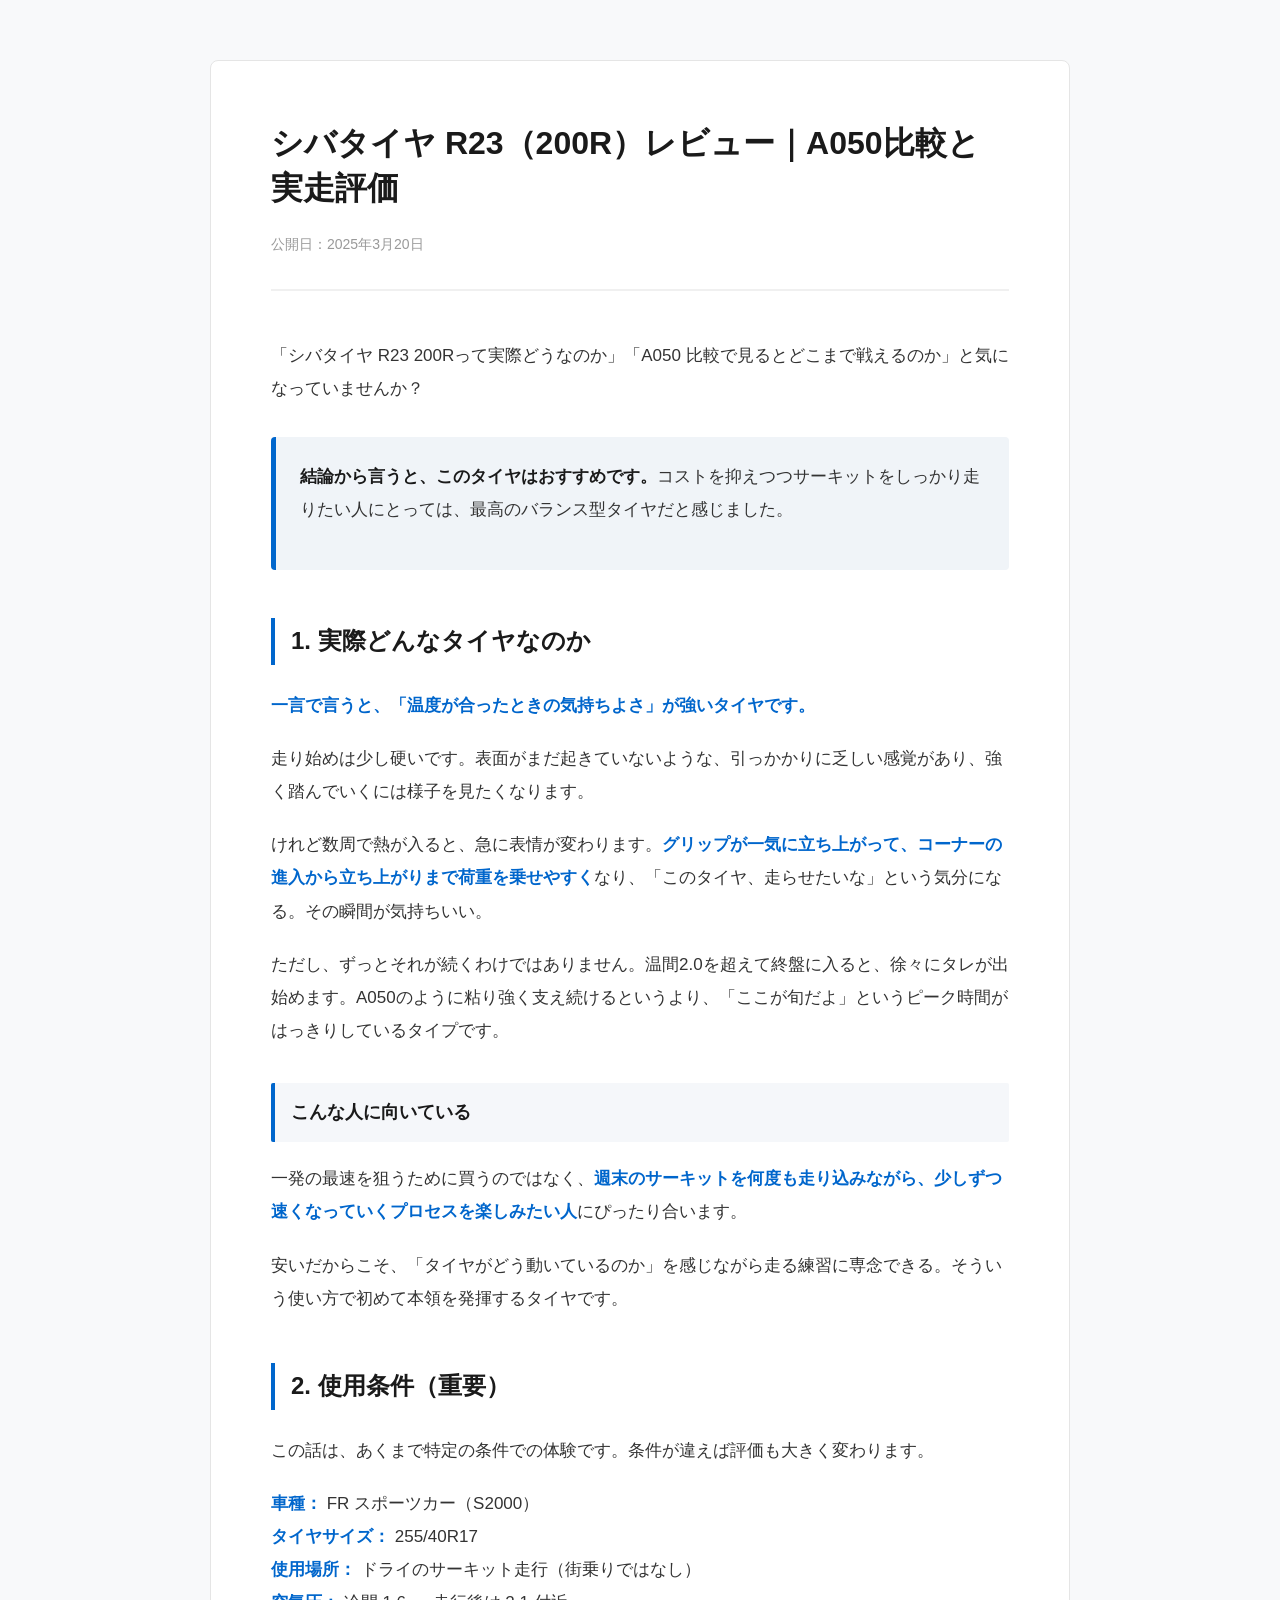
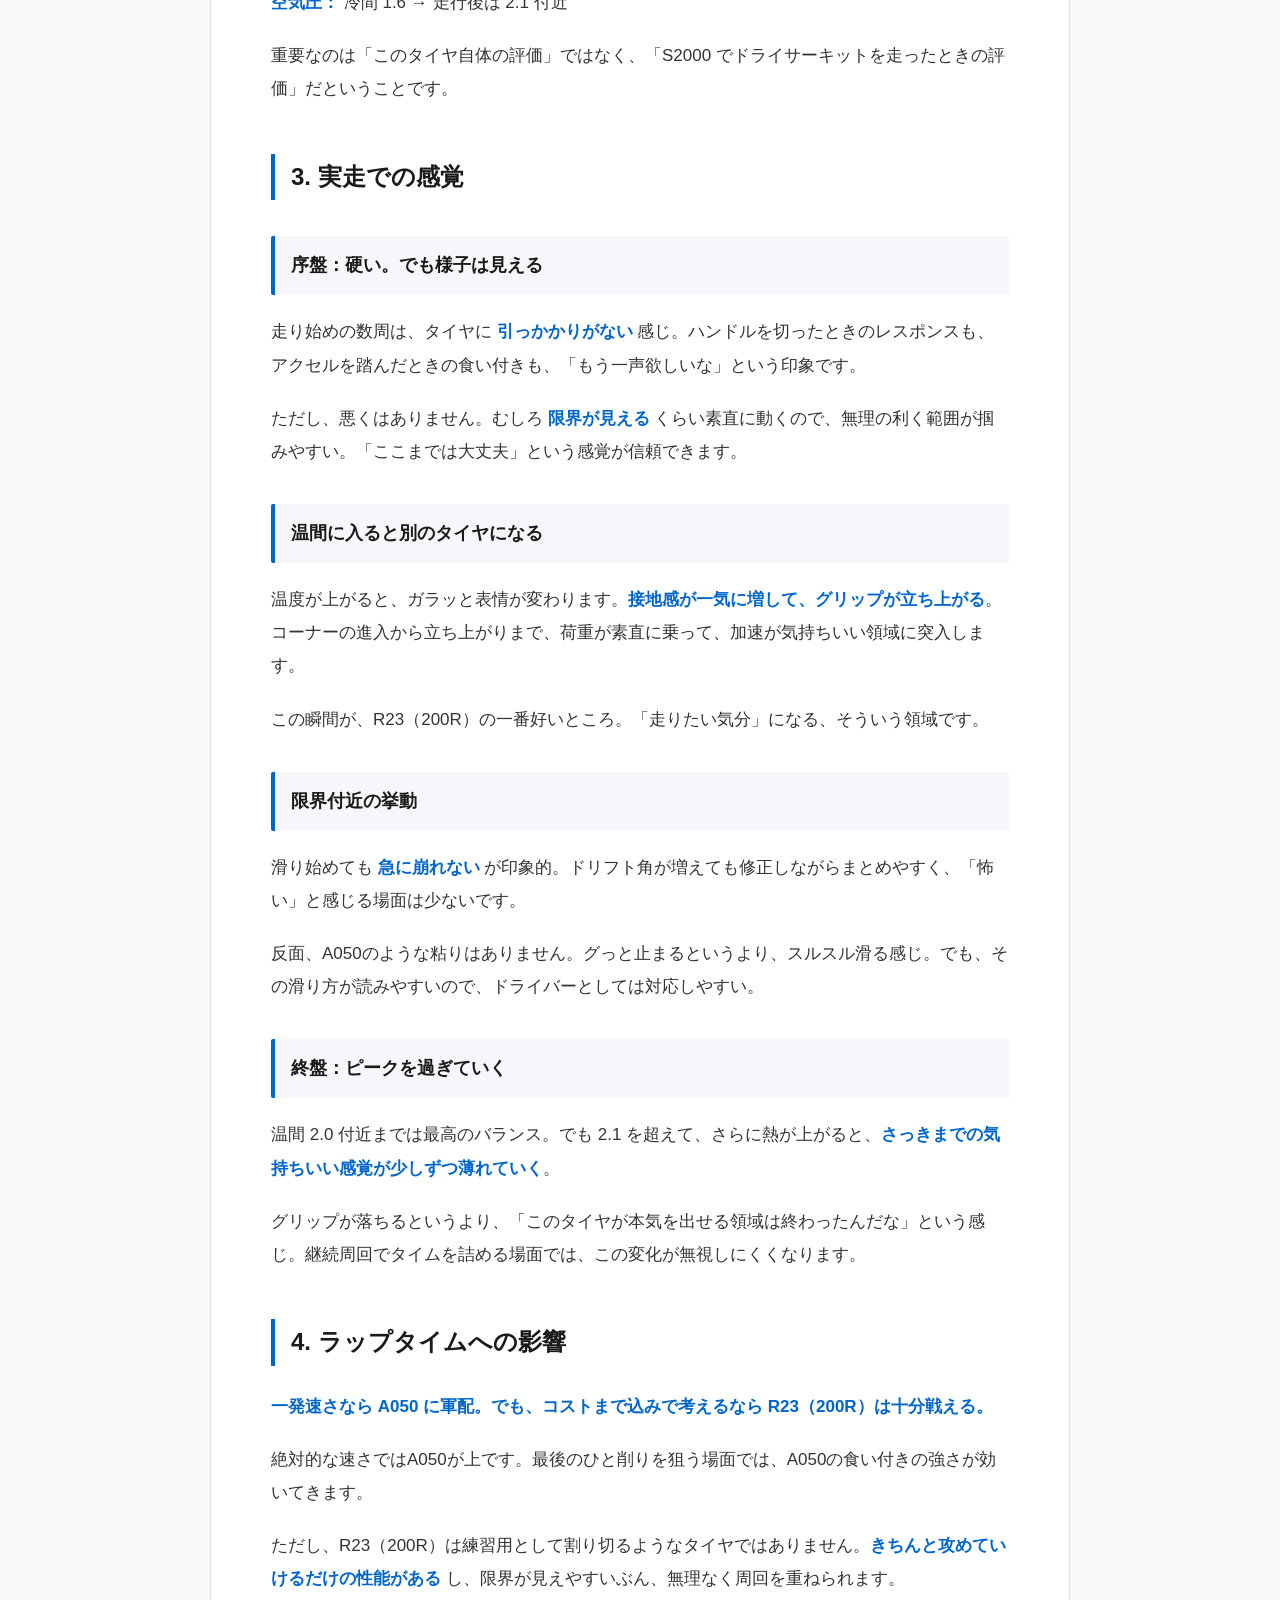
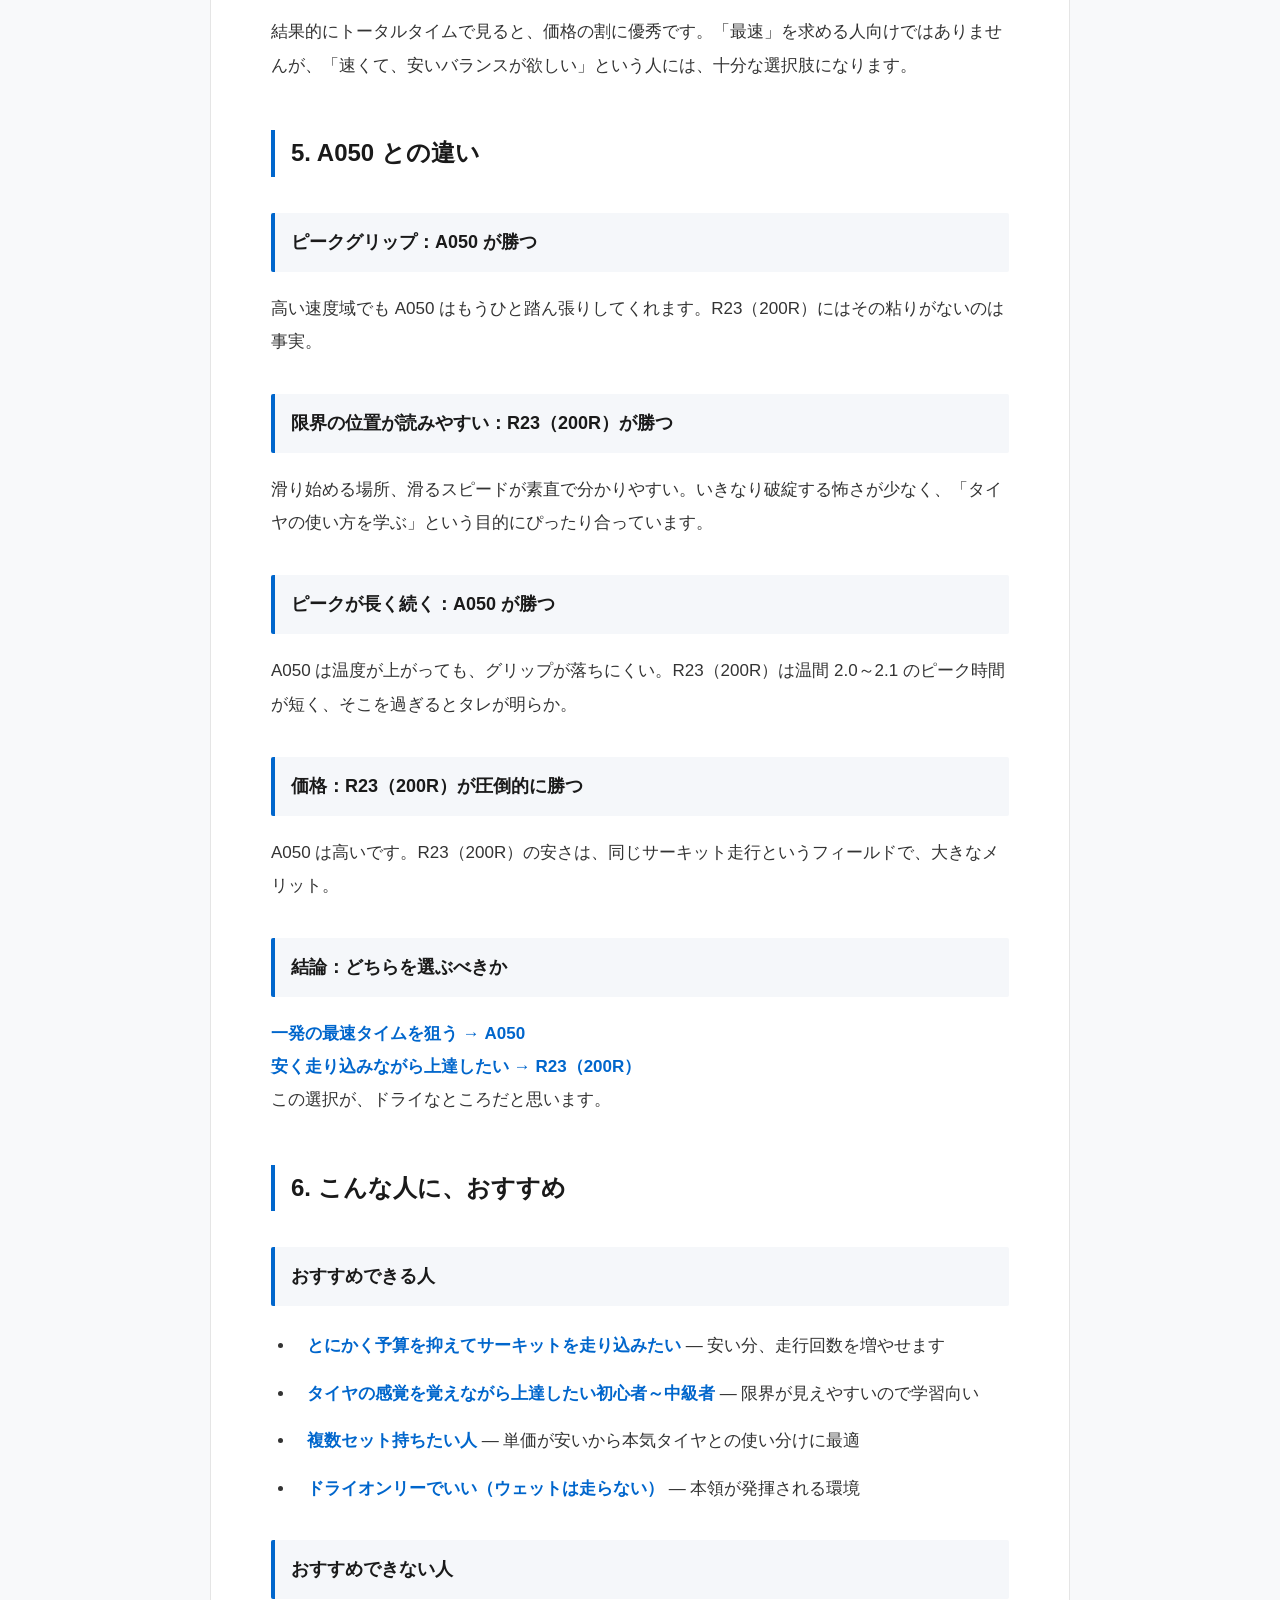
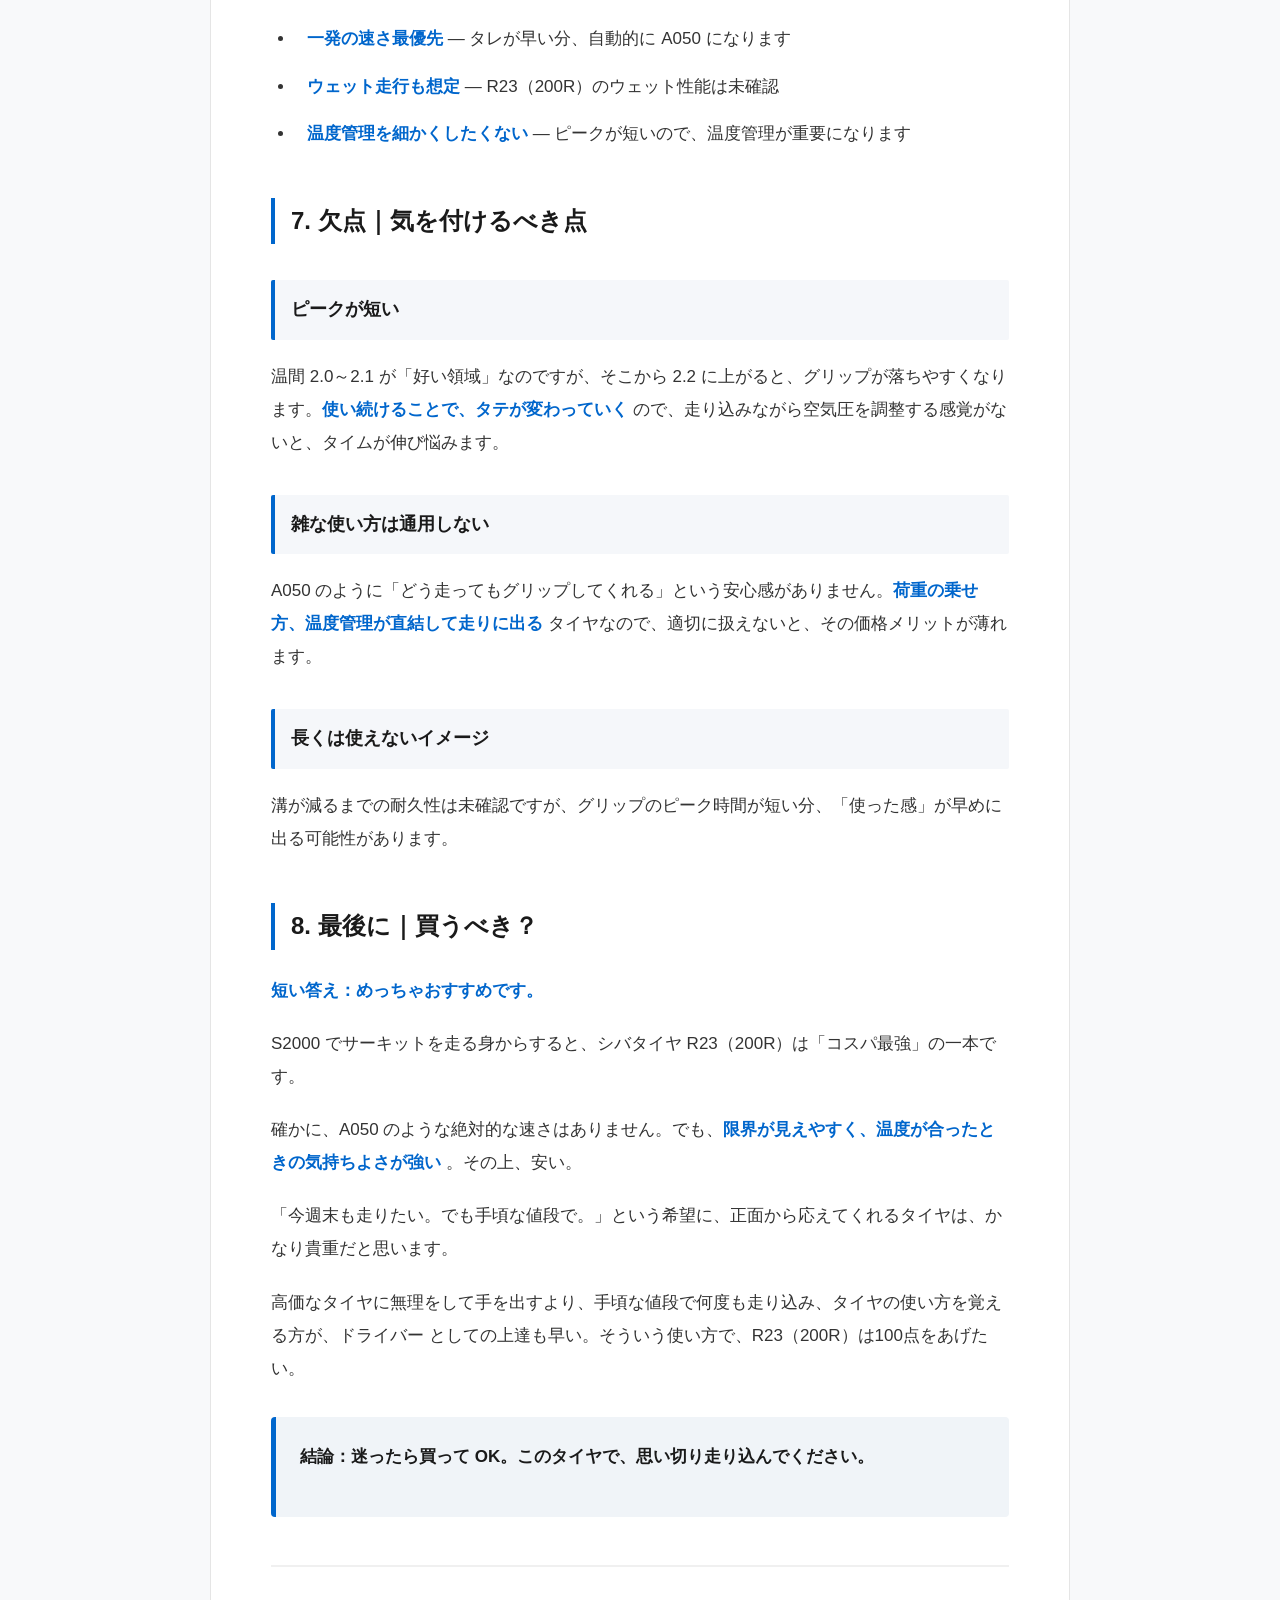
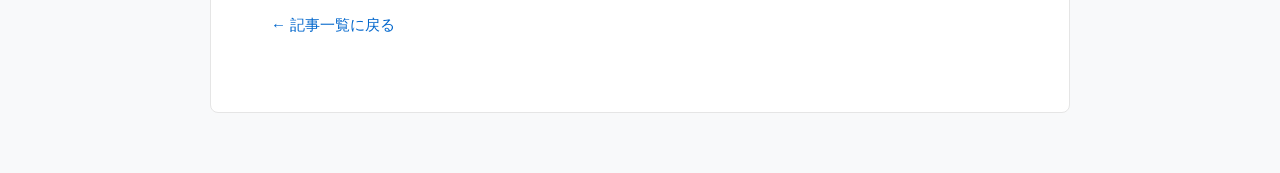
==== commit b08a8141: "update site" ====
--- a/shibatire-r23-200r.html
+++ b/shibatire-r23-200r.html
@@ -17,7 +17,10 @@
     </div>
     <div class="article-content">
       <p>「シバタイヤ R23 200Rって実際どうなのか」「A050 比較で見るとどこまで戦えるのか」と気になっていませんか？</p>
-      <p><strong>結論から言うと、このタイヤはおすすめです。</strong>コストを抑えつつサーキットをしっかり走りたい人にとっては、最高のバランス型タイヤだと感じました。</p>
+      
+      <div class="conclusion-box">
+        <p><strong>結論から言うと、このタイヤはおすすめです。</strong>コストを抑えつつサーキットをしっかり走りたい人にとっては、最高のバランス型タイヤだと感じました。</p>
+      </div>
 
       <h2>1. 実際どんなタイヤなのか</h2>
       <p><strong>一言で言うと、「温度が合ったときの気持ちよさ」が強いタイヤです。</strong></p>
@@ -127,7 +130,9 @@
       
       <p>高価なタイヤに無理をして手を出すより、手頃な値段で何度も走り込み、タイヤの使い方を覚える方が、ドライバー としての上達も早い。そういう使い方で、R23（200R）は100点をあげたい。</p>
       
-      <p><strong>結論：迷ったら買って OK。このタイヤで、思い切り走り込んでください。</strong></p>
+      <div class="conclusion-box">
+        <p><strong>結論：迷ったら買って OK。このタイヤで、思い切り走り込んでください。</strong></p>
+      </div>
     </div>
 
     <div class="article-footer">
--- a/styles.css
+++ b/styles.css
@@ -11,165 +11,372 @@
 
 body {
   font-family: -apple-system, BlinkMacSystemFont, "Segoe UI", "Helvetica Neue", Arial, sans-serif;
-  background-color: #fafafa;
-  color: #333;
-  line-height: 1.8;
+  background-color: #f8f9fa;
+  color: #222;
+  line-height: 1.9;
 }
 
 /* コンテナ */
 .container {
-  max-width: 800px;
+  max-width: 900px;
   margin: 0 auto;
-  padding: 40px 16px;
+  padding: 60px 20px;
 }
 
 /* ヘッダー */
 header {
-  border-bottom: 1px solid #ddd;
-  margin-bottom: 40px;
+  background-color: white;
+  border-bottom: 1px solid #e0e0e0;
+  margin-bottom: 60px;
+  padding: 50px 20px;
 }
 
 .site-title {
-  font-size: 32px;
-  font-weight: 600;
-  margin-bottom: 8px;
-  color: #222;
+  font-size: 36px;
+  font-weight: 700;
+  margin-bottom: 12px;
+  color: #1a1a1a;
+  letter-spacing: -0.5px;
 }
 
 .site-description {
-  font-size: 14px;
+  font-size: 15px;
   color: #666;
+  font-weight: 400;
 }
 
 /* リンク */
 a {
-  color: #0070f3;
+  color: #0066cc;
   text-decoration: none;
-  transition: opacity 0.2s;
+  transition: color 0.3s ease, text-decoration 0.3s ease;
 }
 
 a:hover {
-  opacity: 0.7;
+  color: #0050a0;
   text-decoration: underline;
 }
 
 /* 記事一覧 */
 .article-list {
   list-style: none;
+  display: grid;
+  grid-template-columns: 1fr;
+  gap: 24px;
 }
 
 .article-item {
-  margin-bottom: 32px;
-  padding-bottom: 24px;
-  border-bottom: 1px solid #ddd;
-}
-
-.article-item:last-child {
-  border-bottom: none;
+  background-color: white;
+  padding: 32px;
+  border-radius: 8px;
+  border: 1px solid #e5e5e5;
+  transition: transform 0.3s ease, box-shadow 0.3s ease;
+  overflow: hidden;
+}
+
+.article-item:hover {
+  transform: translateY(-4px);
+  box-shadow: 0 8px 24px rgba(0, 0, 0, 0.08);
+}
+
+.article-thumbnail {
+  margin: -32px -32px 24px -32px;
+  overflow: hidden;
+  background-color: #f0f0f0;
+  aspect-ratio: 3 / 2;
+}
+
+.article-thumbnail img {
+  width: 100%;
+  height: 100%;
+  object-fit: cover;
+  display: block;
+  transition: transform 0.3s ease;
+}
+
+.article-item:hover .article-thumbnail img {
+  transform: scale(1.05);
 }
 
 .article-link {
   display: block;
-  font-size: 18px;
-  font-weight: 500;
-  margin-bottom: 8px;
+  font-size: 20px;
+  font-weight: 600;
+  margin-bottom: 12px;
   line-height: 1.6;
+  color: #1a1a1a;
+}
+
+.article-link:hover {
+  color: #0066cc;
 }
 
 .article-meta {
   font-size: 13px;
   color: #888;
+  font-weight: 400;
 }
 
 /* 記事ページ */
 article {
   background-color: white;
-  padding: 40px;
+  padding: 60px;
+  border-radius: 8px;
+  border: 1px solid #e5e5e5;
+}
+
+.article-header {
+  margin-bottom: 48px;
+  padding-bottom: 32px;
+  border-bottom: 2px solid #f0f0f0;
+}
+
+.article-title {
+  font-size: 32px;
+  font-weight: 700;
+  margin-bottom: 20px;
+  line-height: 1.4;
+  color: #1a1a1a;
+}
+
+.article-meta-info {
+  font-size: 14px;
+  color: #999;
+  font-weight: 400;
+}
+
+.article-content {
+  font-size: 17px;
+  line-height: 1.95;
+  color: #333;
+}
+
+.article-content h2 {
+  font-size: 24px;
+  font-weight: 700;
+  margin-top: 48px;
+  margin-bottom: 24px;
+  padding-left: 16px;
+  border-left: 4px solid #0066cc;
+  color: #1a1a1a;
+}
+
+.article-content h3 {
+  font-size: 18px;
+  font-weight: 700;
+  margin-top: 36px;
+  margin-bottom: 20px;
+  padding: 12px 16px;
+  background-color: #f5f7fa;
+  border-left: 4px solid #0066cc;
+  color: #1a1a1a;
+  border-radius: 2px;
+}
+
+.article-content p {
+  margin-bottom: 20px;
+}
+
+.article-content strong {
+  font-weight: 700;
+  color: #0066cc;
+}
+
+/* 結論ボックス */
+.conclusion-box {
+  background-color: #f0f4f8;
+  border-left: 5px solid #0066cc;
+  padding: 24px;
+  margin: 32px 0;
   border-radius: 4px;
-}
-
-.article-header {
-  margin-bottom: 40px;
-  padding-bottom: 24px;
-  border-bottom: 1px solid #ddd;
-}
-
-.article-title {
-  font-size: 28px;
-  font-weight: 600;
-  margin-bottom: 16px;
-  line-height: 1.5;
-}
-
-.article-meta-info {
-  font-size: 13px;
-  color: #888;
-}
-
-.article-content {
-  font-size: 16px;
-}
-
-.article-content h2 {
-  font-size: 22px;
-  font-weight: 600;
-  margin-top: 40px;
+  line-height: 1.9;
+}
+
+.conclusion-box strong {
+  font-weight: 700;
+  color: #1a1a1a;
+}
+
+/* リスト */
+.article-content ul {
+  margin: 24px 0 24px 24px;
+  padding: 0;
+}
+
+.article-content li {
   margin-bottom: 16px;
   padding-left: 12px;
-  border-left: 4px solid #0070f3;
-  color: #222;
-}
-
-.article-content h3 {
-  font-size: 16px;
-  font-weight: 600;
-  margin-top: 24px;
-  margin-bottom: 12px;
+  line-height: 1.85;
   color: #333;
 }
 
-.article-content p {
-  margin-bottom: 16px;
-}
-
-.article-content strong {
-  font-weight: 600;
-  color: #222;
+.article-content li strong {
+  color: #0066cc;
 }
 
 /* フッター */
 .article-footer {
-  margin-top: 40px;
-  padding-top: 24px;
-  border-top: 1px solid #ddd;
+  margin-top: 48px;
+  padding-top: 32px;
+  border-top: 2px solid #f0f0f0;
 }
 
 .back-link {
   display: inline-block;
-  font-size: 14px;
-  padding: 8px 0;
+  font-size: 15px;
+  padding: 12px 0;
+  color: #0066cc;
+  font-weight: 500;
+}
+
+.back-link:hover {
+  color: #0050a0;
 }
 
 /* レスポンシブ */
-@media (max-width: 600px) {
+@media (max-width: 768px) {
   .container {
-    padding: 24px 16px;
+    padding: 40px 16px;
+  }
+
+  header {
+    padding: 40px 16px;
+    margin-bottom: 40px;
+  }
+
+  .site-title {
+    font-size: 28px;
+  }
+
+  article {
+    padding: 32px 20px;
+  }
+
+  .article-header {
+    margin-bottom: 32px;
+    padding-bottom: 24px;
+  }
+
+  .article-title {
+    font-size: 26px;
+    margin-bottom: 16px;
+  }
+
+  .article-link {
+    font-size: 18px;
+  }
+
+  .article-content {
+    font-size: 16px;
+  }
+
+  .article-content h2 {
+    font-size: 21px;
+    margin-top: 40px;
+    margin-bottom: 20px;
+  }
+
+  .article-content h3 {
+    font-size: 17px;
+    margin-top: 28px;
+    margin-bottom: 14px;
+    padding: 12px 14px;
+  }
+
+  .article-content p {
+    margin-bottom: 18px;
+  }
+
+  .conclusion-box {
+    padding: 20px;
+    margin: 28px 0;
+  }
+}
+
+@media (max-width: 480px) {
+  .container {
+    padding: 32px 12px;
+  }
+
+  header {
+    padding: 32px 12px;
+    margin-bottom: 32px;
+  }
+
+  .site-title {
+    font-size: 24px;
+  }
+
+  .site-description {
+    font-size: 14px;
   }
 
   article {
     padding: 24px 16px;
   }
 
+  .article-item {
+    padding: 24px 16px;
+  }
+  .article-thumbnail {
+    margin: -24px -16px 20px -16px;
+  }
+  .article-header {
+    margin-bottom: 28px;
+    padding-bottom: 20px;
+  }
+
   .article-title {
     font-size: 22px;
+    margin-bottom: 14px;
   }
 
   .article-link {
-    font-size: 16px;
+    font-size: 17px;
+  }
+
+  .article-content {
+    font-size: 15px;
+    line-height: 1.85;
   }
 
   .article-content h2 {
     font-size: 19px;
-    margin-top: 32px;
-  }
-}
+    margin-top: 36px;
+    margin-bottom: 18px;
+    padding-left: 12px;
+  }
+
+  .article-content h3 {
+    font-size: 16px;
+    margin-top: 24px;
+    margin-bottom: 12px;
+    padding: 10px 12px;
+  }
+
+  .article-content p {
+    margin-bottom: 16px;
+  }
+
+  .conclusion-box {
+    padding: 18px;
+    margin: 24px 0;
+  }
+
+  .article-content ul {
+    margin: 20px 0 20px 20px;
+  }
+
+  .article-content li {
+    margin-bottom: 12px;
+  }
+
+  .article-footer {
+    margin-top: 36px;
+    padding-top: 24px;
+  }
+
+  .back-link {
+    font-size: 14px;
+  }
+}
